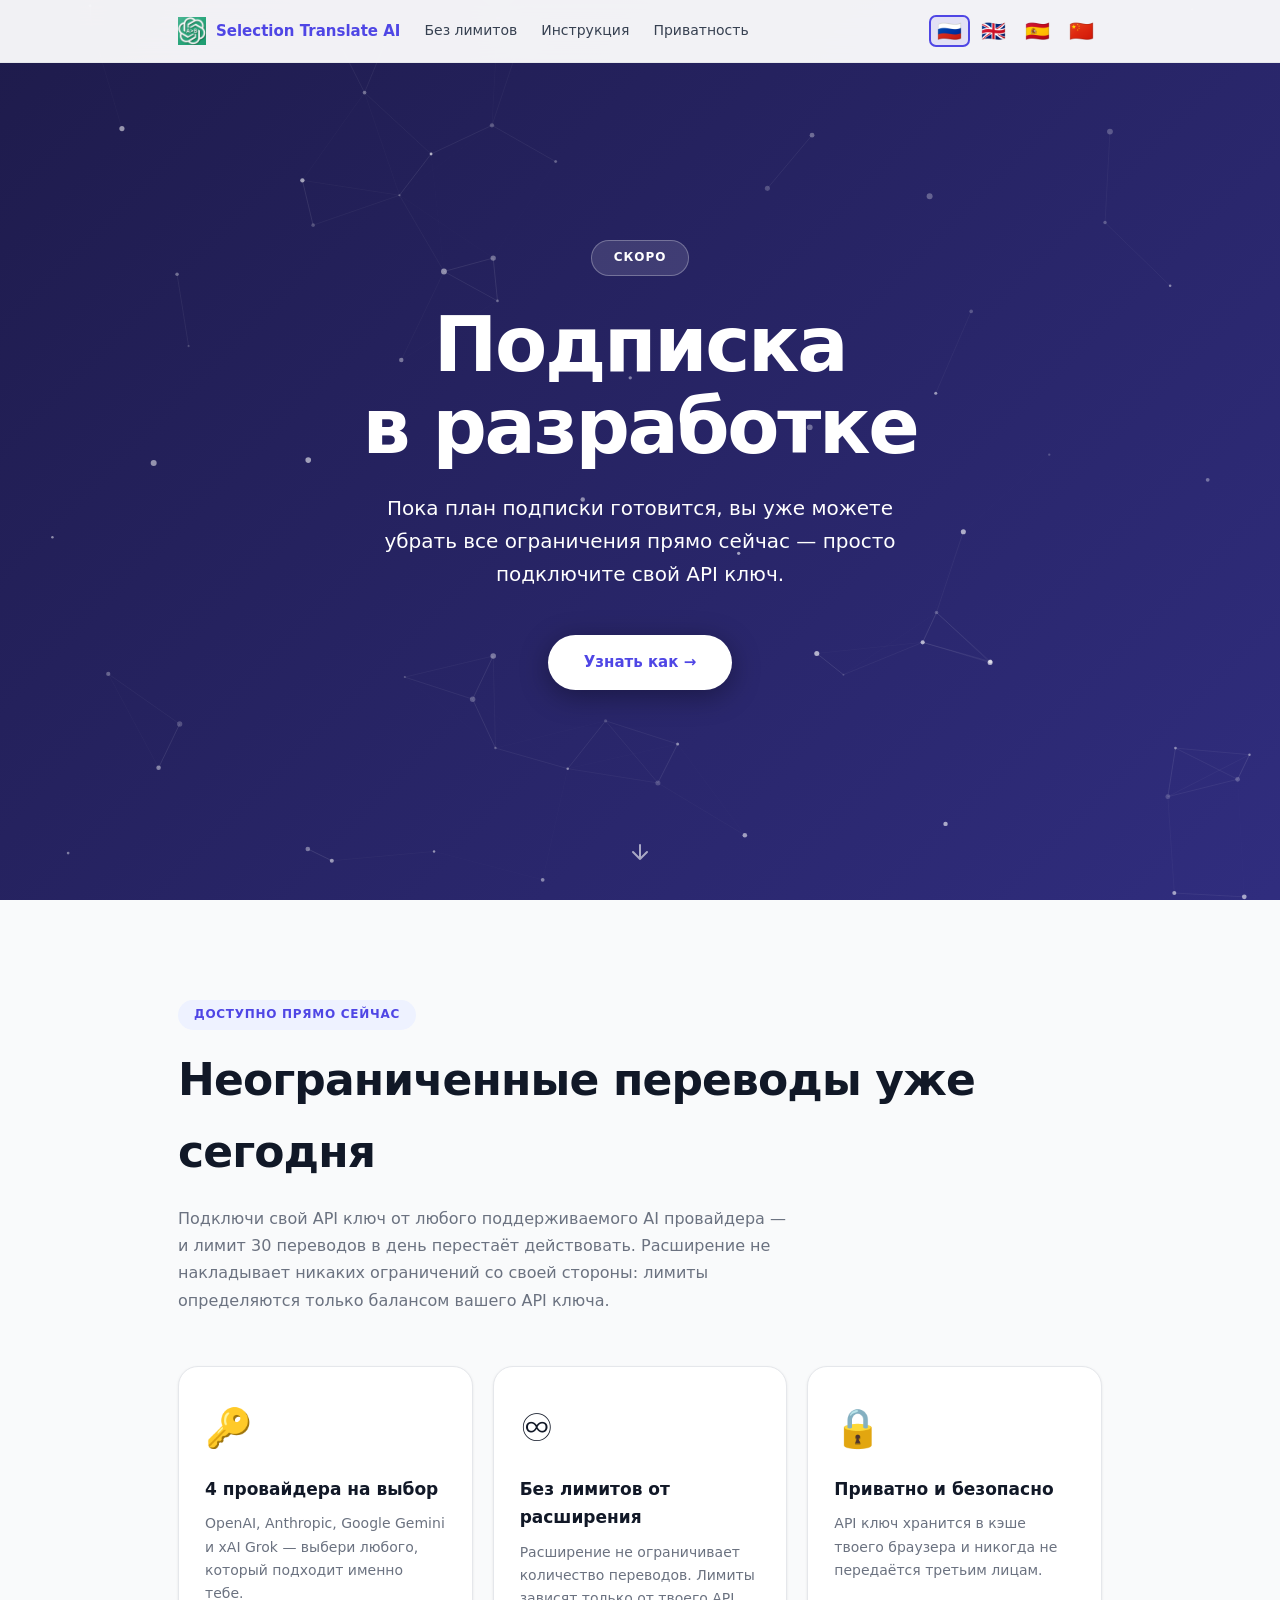
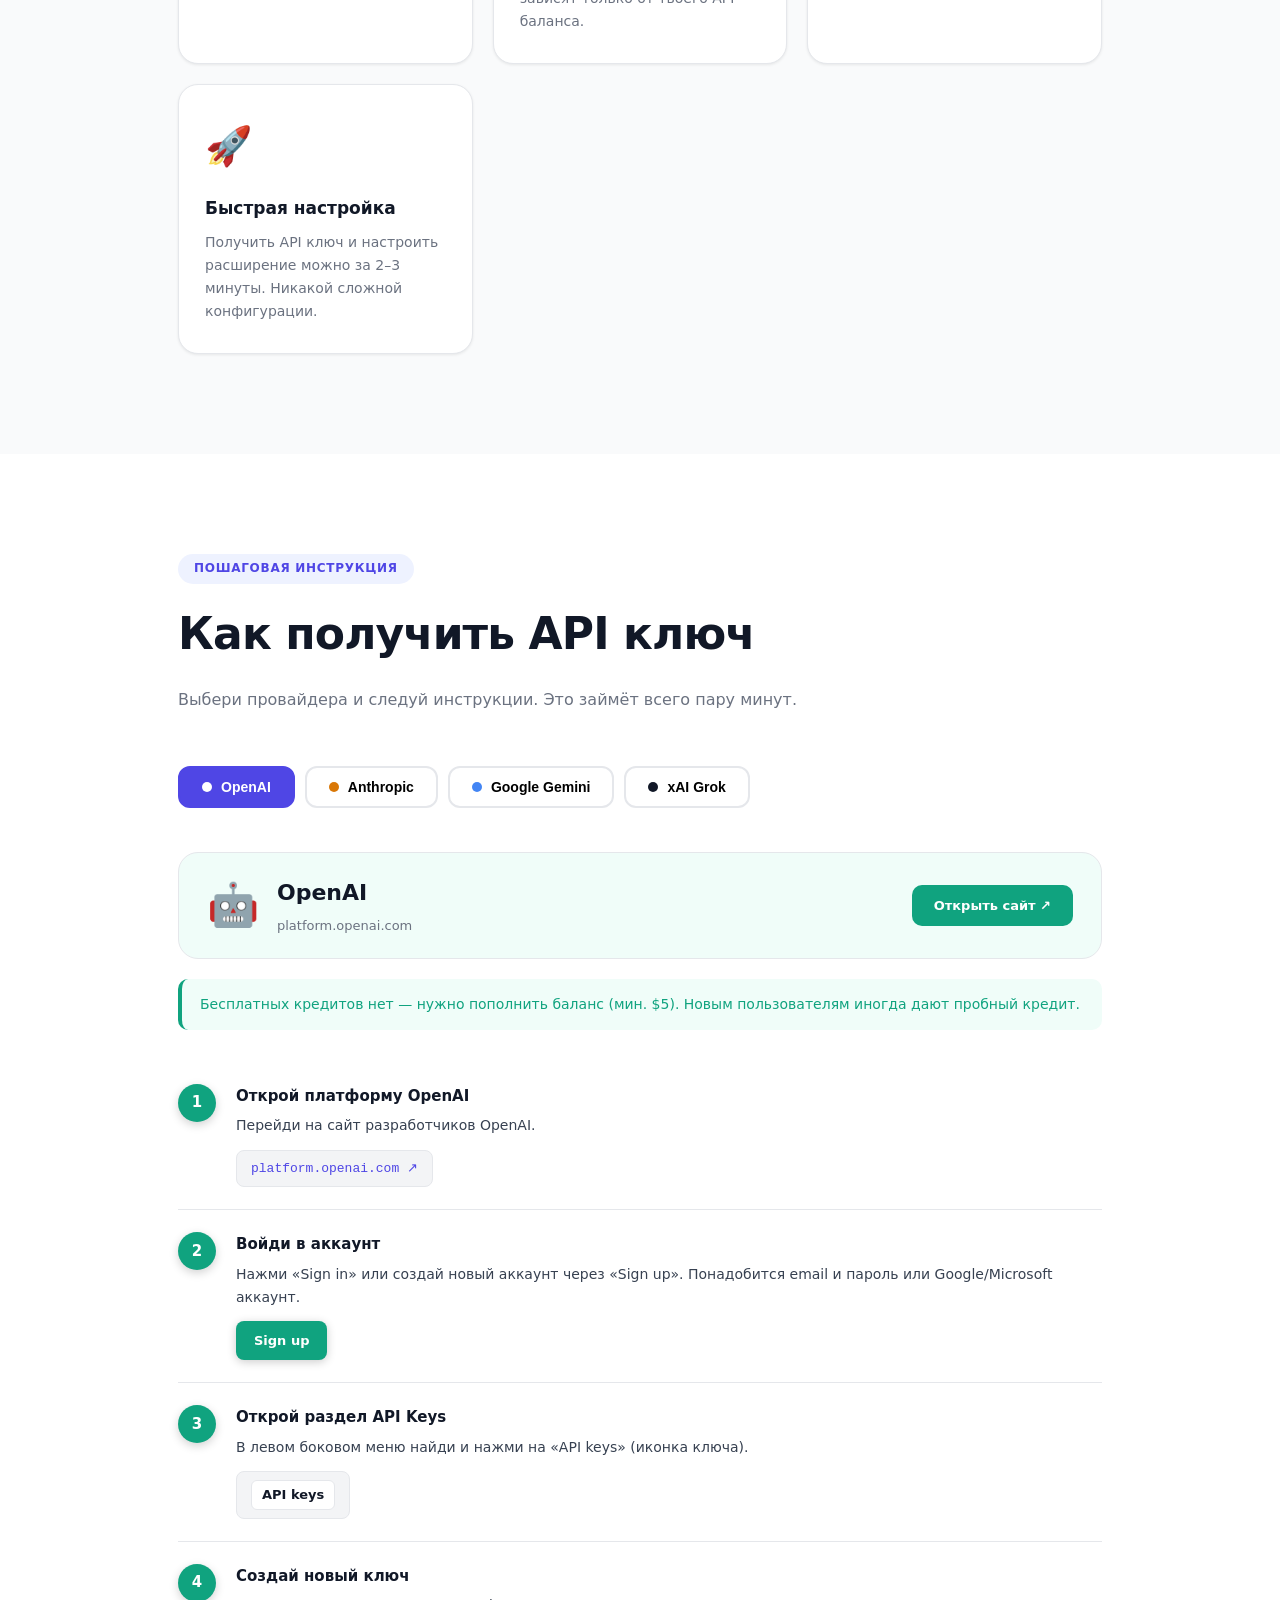
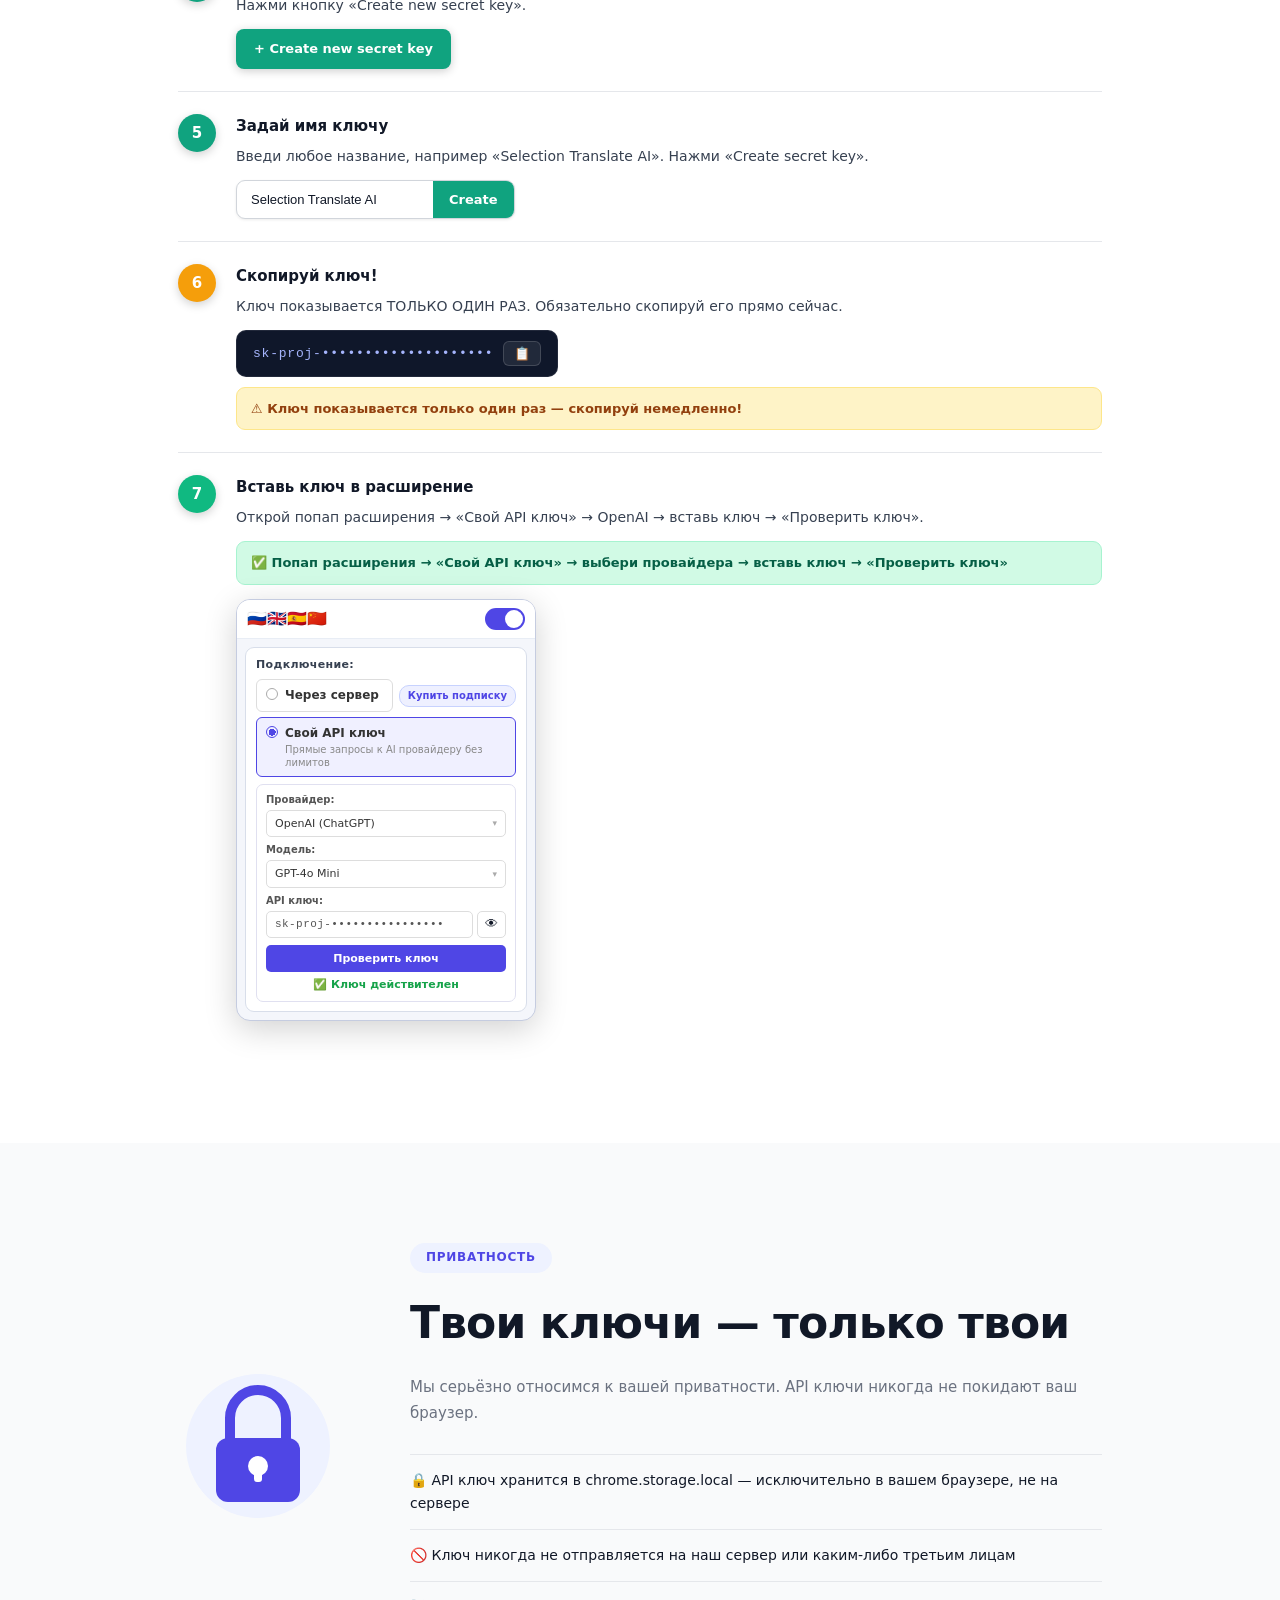
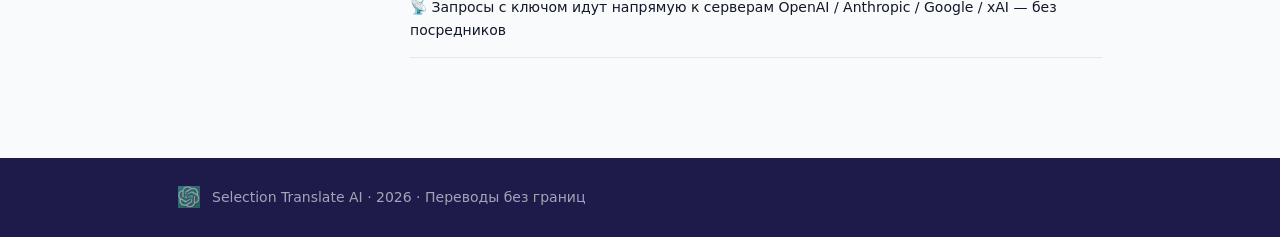
==== index.html @ 3a971d7e "Add files via upload" ====
<!DOCTYPE html>
<html lang="ru" data-lang="ru">
<head>
  <meta charset="UTF-8">
  <meta name="viewport" content="width=device-width, initial-scale=1.0">
  <title>Selection Translate AI – API Guide</title>
  <link rel="icon" href="icon128.png">
  <link rel="stylesheet" href="style.css">
</head>
<body>

  <!-- ══ Nav ══════════════════════════════════════════════════ -->
  <nav class="nav" id="nav">
    <div class="nav-inner">
      <a href="#top" class="nav-logo">
        <img src="icon128.png" alt="Selection Translate AI" width="28" height="28">
        <span>Selection Translate AI</span>
      </a>
      <div class="nav-links">
        <a href="#alternative" data-i18n="nav_alt"></a>
        <a href="#guide" data-i18n="nav_guide"></a>
        <a href="#privacy" data-i18n="nav_privacy"></a>
      </div>
      <div class="lang-switch">
        <button class="lang-btn active" data-lang="ru" title="Русский">&#127479;&#127482;</button>
        <button class="lang-btn" data-lang="en" title="English">&#127468;&#127463;</button>
        <button class="lang-btn" data-lang="es" title="Español">&#127466;&#127480;</button>
        <button class="lang-btn" data-lang="zh" title="中文">&#127464;&#127475;</button>
      </div>
    </div>
  </nav>

  <!-- ══ Hero ═════════════════════════════════════════════════ -->
  <section class="hero" id="top">
    <canvas id="hero-canvas"></canvas>
    <div class="hero-content container">
      <div class="hero-badge-wrap">
        <span class="hero-badge" data-i18n="badge"></span>
      </div>
      <h1 class="hero-title" data-i18n="hero_title"></h1>
      <p class="hero-sub" data-i18n="hero_sub"></p>
      <a href="#guide" class="hero-cta" data-i18n="hero_cta"></a>
    </div>
    <div class="hero-scroll">
      <svg width="24" height="24" viewBox="0 0 24 24" fill="none">
        <path d="M12 5v14M5 12l7 7 7-7" stroke="rgba(255,255,255,0.6)" stroke-width="2"
          stroke-linecap="round" stroke-linejoin="round"/>
      </svg>
    </div>
  </section>

  <!-- ══ Alternative ══════════════════════════════════════════ -->
  <section class="alt-section" id="alternative">
    <div class="container">
      <div class="section-tag reveal" data-i18n="alt_tag"></div>
      <h2 class="section-title reveal" data-i18n="alt_title"></h2>
      <p class="section-sub reveal" data-i18n="alt_sub"></p>
      <div class="features-grid">
        <div class="feature-card reveal">
          <div class="feature-icon">&#128273;</div>
          <h3 data-i18n="feat1_title"></h3>
          <p data-i18n="feat1_text"></p>
        </div>
        <div class="feature-card reveal">
          <div class="feature-icon">&#9854;&#65039;</div>
          <h3 data-i18n="feat2_title"></h3>
          <p data-i18n="feat2_text"></p>
        </div>
        <div class="feature-card reveal">
          <div class="feature-icon">&#128274;</div>
          <h3 data-i18n="feat3_title"></h3>
          <p data-i18n="feat3_text"></p>
        </div>
        <div class="feature-card reveal">
          <div class="feature-icon">&#128640;</div>
          <h3 data-i18n="feat4_title"></h3>
          <p data-i18n="feat4_text"></p>
        </div>
      </div>
    </div>
  </section>

  <!-- ══ Guide ════════════════════════════════════════════════ -->
  <section class="guide-section" id="guide">
    <div class="container">
      <div class="section-tag reveal" data-i18n="guide_tag"></div>
      <h2 class="section-title reveal" data-i18n="guide_title"></h2>
      <p class="section-sub reveal" data-i18n="guide_sub"></p>

      <div class="provider-tabs reveal" id="provider-tabs">
        <button class="provider-tab active" data-provider="openai">
          <span class="ptab-dot" style="background:#10a37f"></span>
          <span>OpenAI</span>
        </button>
        <button class="provider-tab" data-provider="anthropic">
          <span class="ptab-dot" style="background:#d97706"></span>
          <span>Anthropic</span>
        </button>
        <button class="provider-tab" data-provider="google">
          <span class="ptab-dot" style="background:#4285F4"></span>
          <span>Google Gemini</span>
        </button>
        <button class="provider-tab" data-provider="xai">
          <span class="ptab-dot" style="background:#111827"></span>
          <span>xAI Grok</span>
        </button>
      </div>

      <div id="guide-content" class="guide-content"></div>
    </div>
  </section>

  <!-- ══ Privacy ══════════════════════════════════════════════ -->
  <section class="privacy-section" id="privacy">
    <div class="container">
      <div class="privacy-inner">
        <div class="privacy-visual">
          <svg class="lock-svg" width="160" height="160" viewBox="0 0 160 160" fill="none">
            <circle class="lock-bg" cx="80" cy="80" r="72" fill="#EEF2FF"/>
            <path class="lock-shackle" d="M52 76V52C52 36.5 64.5 24 80 24C95.5 24 108 36.5 108 52V76"
              stroke="#4F46E5" stroke-width="10" stroke-linecap="round"/>
            <rect class="lock-body" x="38" y="72" width="84" height="64" rx="12" fill="#4F46E5"/>
            <circle class="lock-hole" cx="80" cy="100" r="10" fill="white"/>
            <rect class="lock-bar" x="76" y="100" width="8" height="16" rx="3" fill="white"/>
          </svg>
        </div>
        <div class="privacy-text-wrap">
          <div class="section-tag" data-i18n="privacy_tag"></div>
          <h2 class="section-title" data-i18n="privacy_title"></h2>
          <p data-i18n="privacy_text"></p>
          <ul class="privacy-list">
            <li data-i18n="privacy_li1"></li>
            <li data-i18n="privacy_li2"></li>
            <li data-i18n="privacy_li3"></li>
          </ul>
        </div>
      </div>
    </div>
  </section>

  <!-- ══ Footer ═══════════════════════════════════════════════ -->
  <footer class="footer">
    <div class="container footer-inner">
      <img src="icon128.png" alt="" width="22" height="22">
      <span data-i18n="footer"></span>
    </div>
  </footer>

  <script src="script.js"></script>
</body>
</html>
---- style.css ----
/* ══════════════════════════════════════════════════════════
   Selection Translate AI — Subscription page styles
   ══════════════════════════════════════════════════════════ */

:root {
  --brand:       #4F46E5;
  --brand-dark:  #3730A3;
  --brand-light: #EEF2FF;
  --text:        #111827;
  --text-2:      #374151;
  --text-muted:  #6B7280;
  --border:      #E5E7EB;
  --bg:          #F9FAFB;
  --white:       #FFFFFF;
  --shadow-sm:   0 1px 3px rgba(0,0,0,0.08);
  --shadow:      0 4px 16px rgba(0,0,0,0.10);
  --shadow-lg:   0 12px 40px rgba(0,0,0,0.14);
  --radius:      12px;
  --radius-lg:   20px;
  --ease:        0.25s ease;
}

*, *::before, *::after { box-sizing: border-box; margin: 0; padding: 0; }
html { scroll-behavior: smooth; }
body {
  font: 15px/1.65 system-ui, -apple-system, Segoe UI, Roboto, Arial;
  color: var(--text);
  background: var(--white);
}
a { text-decoration: none; color: inherit; }
ul { list-style: none; }
img { display: block; }
.container { max-width: 980px; margin: 0 auto; padding: 0 28px; }

/* ══ Nav ═══════════════════════════════════════════════════ */
.nav {
  position: fixed; top: 0; left: 0; right: 0; z-index: 100;
  background: rgba(255,255,255,0.94);
  backdrop-filter: blur(14px);
  border-bottom: 1px solid var(--border);
  transition: box-shadow var(--ease);
}
.nav.scrolled { box-shadow: var(--shadow); }
.nav-inner {
  max-width: 980px; margin: 0 auto; padding: 0 28px;
  height: 62px; display: flex; align-items: center; gap: 24px;
}
.nav-logo {
  display: flex; align-items: center; gap: 10px;
  font-weight: 700; font-size: 15px; color: var(--brand);
  flex-shrink: 0;
}
.nav-links {
  display: flex; gap: 24px; margin-right: auto;
}
.nav-links a {
  font-size: 14px; color: var(--text-2);
  transition: color var(--ease);
}
.nav-links a:hover { color: var(--brand); }
.lang-switch { display: flex; gap: 3px; }
.lang-btn {
  font-size: 20px; padding: 4px 6px;
  border: 2px solid transparent; border-radius: 7px;
  background: none; cursor: pointer;
  transition: border-color var(--ease), background var(--ease), transform 0.15s;
  line-height: 1;
}
.lang-btn:hover { background: rgba(79,70,229,0.08); transform: scale(1.12); }
.lang-btn.active { border-color: var(--brand); background: rgba(79,70,229,0.1); }

/* ══ Hero ══════════════════════════════════════════════════ */
.hero {
  position: relative;
  min-height: 100vh;
  display: flex; align-items: center; justify-content: center;
  overflow: hidden;
  background: linear-gradient(135deg, #1e1b4b 0%, #312e81 35%, #4c1d95 65%, #1e1b4b 100%);
  background-size: 300% 300%;
  animation: gradientShift 14s ease infinite;
}
@keyframes gradientShift {
  0%, 100% { background-position: 0% 50%; }
  50%       { background-position: 100% 50%; }
}

#hero-canvas {
  position: absolute; inset: 0; width: 100%; height: 100%;
  pointer-events: none;
}

.hero-content {
  position: relative; z-index: 2;
  text-align: center; color: white;
  padding: 110px 28px 80px;
}
.hero-badge-wrap { margin-bottom: 28px; }
.hero-badge {
  display: inline-block;
  padding: 7px 22px; border-radius: 100px;
  background: rgba(255,255,255,0.12);
  border: 1px solid rgba(255,255,255,0.28);
  font-size: 12px; font-weight: 700;
  letter-spacing: 0.08em; text-transform: uppercase;
  animation: badgePulse 3.5s ease-in-out infinite;
}
@keyframes badgePulse {
  0%, 100% { box-shadow: 0 0 0 0 rgba(255,255,255,0.2); }
  50%       { box-shadow: 0 0 0 12px rgba(255,255,255,0); }
}
.hero-title {
  font-size: clamp(38px, 7vw, 76px);
  font-weight: 800; line-height: 1.08;
  letter-spacing: -0.03em; margin-bottom: 24px;
  animation: fadeUp 0.8s ease both;
}
.hero-sub {
  font-size: clamp(16px, 2.2vw, 20px);
  opacity: 0.82; max-width: 560px; margin: 0 auto 44px;
  animation: fadeUp 0.8s 0.15s ease both;
}
.hero-cta {
  display: inline-flex; align-items: center;
  padding: 15px 36px; border-radius: 100px;
  background: white; color: var(--brand);
  font-weight: 700; font-size: 15px;
  box-shadow: 0 6px 28px rgba(0,0,0,0.35);
  transition: transform var(--ease), box-shadow var(--ease);
  animation: fadeUp 0.8s 0.28s ease both;
}
.hero-cta:hover {
  transform: translateY(-3px);
  box-shadow: 0 10px 36px rgba(0,0,0,0.45);
}
@keyframes fadeUp {
  from { opacity: 0; transform: translateY(24px); }
  to   { opacity: 1; transform: none; }
}
.hero-scroll {
  position: absolute; bottom: 28px; left: 50%;
  transform: translateX(-50%);
  animation: bounce 2.2s ease-in-out infinite;
}
@keyframes bounce {
  0%, 100% { transform: translateX(-50%) translateY(0); opacity: 0.6; }
  50%       { transform: translateX(-50%) translateY(10px); opacity: 1; }
}

/* ══ Section helpers ════════════════════════════════════════ */
.section-tag {
  display: inline-block; margin-bottom: 14px;
  padding: 5px 16px; border-radius: 100px;
  background: var(--brand-light); color: var(--brand);
  font-size: 12px; font-weight: 700; letter-spacing: 0.06em; text-transform: uppercase;
}
.section-title {
  font-size: clamp(26px, 4vw, 44px);
  font-weight: 800; letter-spacing: -0.02em; margin-bottom: 16px;
}
.section-sub {
  font-size: 16px; color: var(--text-muted);
  max-width: 620px; margin-bottom: 52px; line-height: 1.7;
}

/* ══ Alternative section ════════════════════════════════════ */
.alt-section { padding: 100px 0; background: var(--bg); }

.features-grid {
  display: grid;
  grid-template-columns: repeat(auto-fit, minmax(220px, 1fr));
  gap: 20px;
}
.feature-card {
  background: white; border: 1px solid var(--border);
  border-radius: var(--radius-lg); padding: 30px 26px;
  box-shadow: var(--shadow-sm);
  transition: transform var(--ease), box-shadow var(--ease), border-color var(--ease);
}
.feature-card:hover {
  transform: translateY(-5px);
  box-shadow: var(--shadow-lg);
  border-color: var(--brand-light);
}
.feature-icon { font-size: 38px; margin-bottom: 16px; }
.feature-card h3 { font-size: 17px; font-weight: 700; margin-bottom: 9px; }
.feature-card p  { font-size: 14px; color: var(--text-muted); line-height: 1.65; }

/* ══ Guide section ══════════════════════════════════════════ */
.guide-section { padding: 100px 0; background: white; }

.provider-tabs {
  display: flex; gap: 10px; flex-wrap: wrap; margin-bottom: 44px;
}
.provider-tab {
  display: flex; align-items: center; gap: 9px;
  padding: 11px 22px; border-radius: var(--radius);
  border: 2px solid var(--border); background: white;
  font-size: 14px; font-weight: 600; cursor: pointer;
  transition: all var(--ease);
}
.provider-tab:hover { border-color: var(--brand); color: var(--brand); background: var(--brand-light); }
.provider-tab.active { border-color: var(--brand); background: var(--brand); color: white; }
.ptab-dot {
  width: 10px; height: 10px; border-radius: 50%; flex-shrink: 0;
}
.provider-tab.active .ptab-dot { background: white !important; }

.guide-content { transition: opacity 0.22s, transform 0.22s; }
.guide-content.fading { opacity: 0; transform: translateY(10px); }

/* Provider header card */
.provider-header {
  display: flex; align-items: center; gap: 18px;
  padding: 22px 28px; border-radius: var(--radius-lg);
  margin-bottom: 20px;
  border: 1px solid var(--border);
}
.provider-header-emoji { font-size: 42px; line-height: 1; flex-shrink: 0; }
.provider-header-info h3 { font-size: 22px; font-weight: 800; margin-bottom: 4px; }
.provider-header-info p  { font-size: 13px; color: var(--text-muted); }
.provider-header-link {
  margin-left: auto; flex-shrink: 0;
  padding: 10px 22px; border-radius: 10px;
  color: white; font-size: 13px; font-weight: 700;
  transition: opacity var(--ease), transform var(--ease);
  white-space: nowrap;
}
.provider-header-link:hover { opacity: 0.82; transform: translateY(-2px); }

/* Free note */
.free-note {
  padding: 14px 18px; border-radius: 10px;
  border-left: 4px solid; margin-bottom: 32px;
  font-size: 14px; line-height: 1.6;
}

/* Steps */
.steps-list { display: flex; flex-direction: column; }
.step {
  display: flex; gap: 20px; align-items: flex-start;
  padding: 22px 0;
  border-bottom: 1px solid var(--border);
  opacity: 0; transform: translateX(-12px);
  transition: opacity 0.4s ease, transform 0.4s ease;
}
.step:last-child { border-bottom: none; }
.step.visible { opacity: 1; transform: none; }

.step-num {
  flex-shrink: 0; width: 38px; height: 38px;
  border-radius: 50%;
  display: flex; align-items: center; justify-content: center;
  color: white; font-size: 15px; font-weight: 700;
  box-shadow: 0 3px 10px rgba(0,0,0,0.18);
  background: var(--step-color, var(--brand));
}
.step.step-warning .step-num { background: #f59e0b; }
.step.step-final   .step-num { background: #10b981; }

.step-content { flex: 1; }
.step-title {
  font-size: 15px; font-weight: 700; margin-bottom: 6px; color: var(--text);
}
.step-desc {
  font-size: 14px; color: var(--text-2); line-height: 1.65; margin-bottom: 12px;
}

/* Step UI mockups */
.step-ui { margin-top: 2px; }

.step-url-link {
  display: inline-flex; align-items: center; gap: 6px;
  padding: 7px 14px; border-radius: 8px;
  background: #f3f4f6; border: 1px solid #e5e7eb;
  font-size: 13px; font-family: monospace; color: var(--brand);
  transition: background var(--ease);
}
.step-url-link:hover { background: var(--brand-light); }

.step-ui-button {
  display: inline-flex; align-items: center;
  padding: 9px 18px; border-radius: 8px;
  color: white; font-size: 13px; font-weight: 600;
  box-shadow: 0 2px 10px rgba(0,0,0,0.2);
  cursor: default; user-select: none;
  animation: buttonGlow 2.5s ease-in-out infinite;
}
@keyframes buttonGlow {
  0%, 100% { box-shadow: 0 2px 10px rgba(0,0,0,0.2); }
  50%       { box-shadow: 0 4px 20px rgba(0,0,0,0.35); }
}

.step-ui-path {
  display: inline-flex; align-items: center; gap: 6px;
  padding: 8px 14px; border-radius: 8px;
  background: #f3f4f6; border: 1px solid #e5e7eb;
  font-size: 13px;
}
.step-ui-path span {
  padding: 3px 10px; background: white; border: 1px solid #e5e7eb;
  border-radius: 6px; font-weight: 600; color: var(--text);
}
.step-ui-path-arrow { color: var(--text-muted); font-size: 12px; }

.step-ui-input {
  display: flex; width: fit-content;
  border: 1.5px solid #d1d5db; border-radius: 9px;
  overflow: hidden; background: white; box-shadow: var(--shadow-sm);
}
.step-ui-input input {
  padding: 8px 14px; border: none; outline: none;
  font-size: 13px; background: transparent; color: var(--text);
  min-width: 180px;
}
.step-ui-create-btn {
  padding: 8px 16px; color: white;
  font-size: 13px; font-weight: 600; cursor: default; white-space: nowrap;
}

.step-ui-key {
  display: flex; align-items: center; gap: 10px;
  padding: 10px 16px; border-radius: 10px;
  background: #0f172a; border: 1px solid rgba(255,255,255,0.08);
  width: fit-content;
}
.step-ui-key code {
  font-family: monospace; font-size: 13px;
  color: #a5b4fc; letter-spacing: 0.06em;
}
.step-ui-copy-btn {
  background: rgba(255,255,255,0.08); border: 1px solid rgba(255,255,255,0.15);
  border-radius: 6px; padding: 4px 10px; font-size: 13px; cursor: pointer;
  transition: background var(--ease);
}
.step-ui-copy-btn:hover { background: rgba(255,255,255,0.16); }

.step-warning-badge {
  margin-top: 10px; padding: 10px 14px; border-radius: 9px;
  background: #fef3c7; color: #92400e;
  font-size: 13px; font-weight: 600;
  border: 1px solid #fde68a;
}
.step-final-badge {
  margin-top: 10px; padding: 10px 14px; border-radius: 9px;
  background: #d1fae5; color: #065f46;
  font-size: 13px; font-weight: 600;
  border: 1px solid #a7f3d0;
}

/* ══ Extension popup mockup (final step) ══════════════════ */
.popup-mockup {
  margin-top: 14px;
  width: 300px; max-width: 100%;
  border-radius: 14px; overflow: hidden;
  border: 1px solid #c5cce0;
  box-shadow: 0 8px 32px rgba(0,0,0,0.18);
  font-size: 12px; line-height: 1.4;
  font-family: system-ui, -apple-system, sans-serif;
  /* browser chrome effect */
  background: #f4f6fb;
}

/* top bar: flags + toggle */
.pm-topbar {
  display: flex; align-items: center; justify-content: space-between;
  padding: 8px 10px;
  background: white; border-bottom: 1px solid #e8edf5;
}
.pm-flags { display: flex; gap: 1px; font-size: 16px; line-height: 1; }
.pm-toggle-wrap { display: flex; align-items: center; }
.pm-toggle {
  width: 40px; height: 22px; border-radius: 11px;
  background: var(--brand); position: relative; flex-shrink: 0;
}
.pm-toggle::after {
  content: ""; position: absolute; right: 2px; top: 2px;
  width: 18px; height: 18px; border-radius: 50%; background: white;
}

/* body */
.pm-body { padding: 8px; }

/* card like .section-card */
.pm-card {
  background: white; border: 1px solid #d8deea;
  border-radius: 9px; padding: 9px 10px;
}
.pm-section-label {
  font-size: 11px; font-weight: 700; letter-spacing: 0.03em;
  color: #374151; margin-bottom: 7px;
}

/* server row: radio + subscribe chip */
.pm-server-row {
  display: flex; align-items: center; gap: 6px; margin-bottom: 5px;
}
.pm-server-row .pm-radio-opt { flex: 1; margin-bottom: 0; }

/* radio option */
.pm-radio-opt {
  display: flex; align-items: flex-start; gap: 7px;
  padding: 7px 9px; border-radius: 6px;
  border: 1px solid #ddd; background: white;
  margin-bottom: 5px; cursor: default;
}
.pm-radio-opt.pm-active {
  border-color: var(--brand); background: #f0f0ff;
}
.pm-radio-circle {
  width: 12px; height: 12px; border-radius: 50%;
  border: 1.5px solid #aaa; flex-shrink: 0; margin-top: 1px;
}
.pm-radio-circle.pm-radio-filled {
  border-color: var(--brand);
  background: radial-gradient(circle, var(--brand) 50%, transparent 50%);
}
.pm-opt-text { display: flex; flex-direction: column; gap: 1px; }
.pm-opt-title { font-weight: 600; font-size: 12px; color: #333; }
.pm-opt-hint  { font-size: 10px; color: #888; line-height: 1.3; }

/* subscribe chip */
.pm-subscribe-chip {
  flex-shrink: 0;
  padding: 3px 8px; border-radius: 10px;
  font-size: 10px; font-weight: 600;
  color: var(--brand); background: #eef0ff;
  border: 1px solid #c7d2fe; white-space: nowrap;
}

/* own-key panel */
.pm-own-panel {
  margin-top: 7px; padding: 8px 9px;
  background: white; border: 1px solid #e0e0f0;
  border-radius: 7px;
}
.pm-field { margin-bottom: 6px; }
.pm-field:last-child { margin-bottom: 0; }
.pm-field-label {
  font-size: 10px; font-weight: 600; color: #555; margin-bottom: 3px;
}
.pm-select-mock {
  display: flex; justify-content: space-between; align-items: center;
  padding: 5px 8px; border: 1px solid #ddd; border-radius: 5px;
  background: white; font-size: 11px; color: #333;
}
.pm-caret { color: #aaa; font-size: 9px; }

/* key input row */
.pm-key-row {
  display: flex; gap: 4px; align-items: stretch;
}
.pm-key-input {
  flex: 1; padding: 5px 8px; border: 1px solid #ddd; border-radius: 5px;
  background: white; font-size: 11px; color: #555;
  font-family: monospace; letter-spacing: 0.04em;
  overflow: hidden; text-overflow: ellipsis; white-space: nowrap;
}
.pm-eye-btn {
  padding: 0 7px; border: 1px solid #ddd; border-radius: 5px;
  background: white; font-size: 13px; display: flex; align-items: center;
}

/* check button */
.pm-check-btn {
  width: 100%; margin-top: 7px; padding: 6px;
  background: var(--brand); color: white; border: none;
  border-radius: 5px; font-size: 11px; font-weight: 600;
  cursor: default; text-align: center;
}

/* key status */
.pm-key-status {
  margin-top: 5px; font-size: 11px;
  color: #16a34a; font-weight: 600; text-align: center;
}

/* ══ Privacy section ════════════════════════════════════════ */
.privacy-section { padding: 100px 0; background: var(--bg); }
.privacy-inner {
  display: flex; align-items: center; gap: 72px; flex-wrap: wrap;
}
.privacy-visual { flex-shrink: 0; }

/* SVG Lock animation */
.lock-shackle {
  stroke-dasharray: 180; stroke-dashoffset: 180;
  transition: stroke-dashoffset 1.4s cubic-bezier(0.4, 0, 0.2, 1);
}
.lock-bg {
  opacity: 0; transform: scale(0.7); transform-origin: 80px 80px;
  transition: opacity 0.5s ease, transform 0.6s cubic-bezier(0.34, 1.56, 0.64, 1);
}
.lock-body {
  opacity: 0; transform: translateY(14px);
  transition: opacity 0.55s 0.9s ease, transform 0.55s 0.9s ease;
}
.lock-hole, .lock-bar {
  opacity: 0;
  transition: opacity 0.4s 1.3s ease;
}
.privacy-section.lock-revealed .lock-shackle { stroke-dashoffset: 0; }
.privacy-section.lock-revealed .lock-bg { opacity: 1; transform: scale(1); }
.privacy-section.lock-revealed .lock-body { opacity: 1; transform: translateY(0); }
.privacy-section.lock-revealed .lock-hole,
.privacy-section.lock-revealed .lock-bar { opacity: 1; }

.privacy-text-wrap { flex: 1; min-width: 280px; }
.privacy-text-wrap > p {
  font-size: 15px; color: var(--text-muted); margin-bottom: 28px; line-height: 1.7;
}
.privacy-list li {
  display: flex; align-items: flex-start; gap: 12px;
  padding: 14px 0; border-bottom: 1px solid var(--border);
  font-size: 14px; line-height: 1.65;
}
.privacy-list li:first-child { border-top: 1px solid var(--border); }
.privacy-list li::before { content: ""; display: none; }

/* ══ Footer ═════════════════════════════════════════════════ */
.footer { padding: 28px 0; background: #1e1b4b; }
.footer-inner {
  display: flex; align-items: center; gap: 12px;
  font-size: 14px; color: rgba(255,255,255,0.6);
}
.footer-inner img { opacity: 0.6; }

/* ══ Scroll reveal ══════════════════════════════════════════ */
.reveal {
  opacity: 0; transform: translateY(28px);
  transition: opacity 0.65s ease, transform 0.65s ease;
}
.reveal.revealed { opacity: 1; transform: none; }

/* ══ Responsive ═════════════════════════════════════════════ */
@media (max-width: 700px) {
  .nav-links { display: none; }
  .features-grid { grid-template-columns: 1fr; }
  .provider-tabs { gap: 7px; }
  .provider-tab { padding: 9px 14px; font-size: 13px; }
  .provider-header { flex-wrap: wrap; gap: 12px; }
  .provider-header-link { margin-left: 0; }
  .privacy-inner { flex-direction: column; gap: 36px; }
  .privacy-visual { align-self: center; }
  .popup-mockup { width: 100%; }
  .step { gap: 14px; }
  .step-ui-input { width: 100%; }
  .step-ui-input input { min-width: 0; flex: 1; }
}
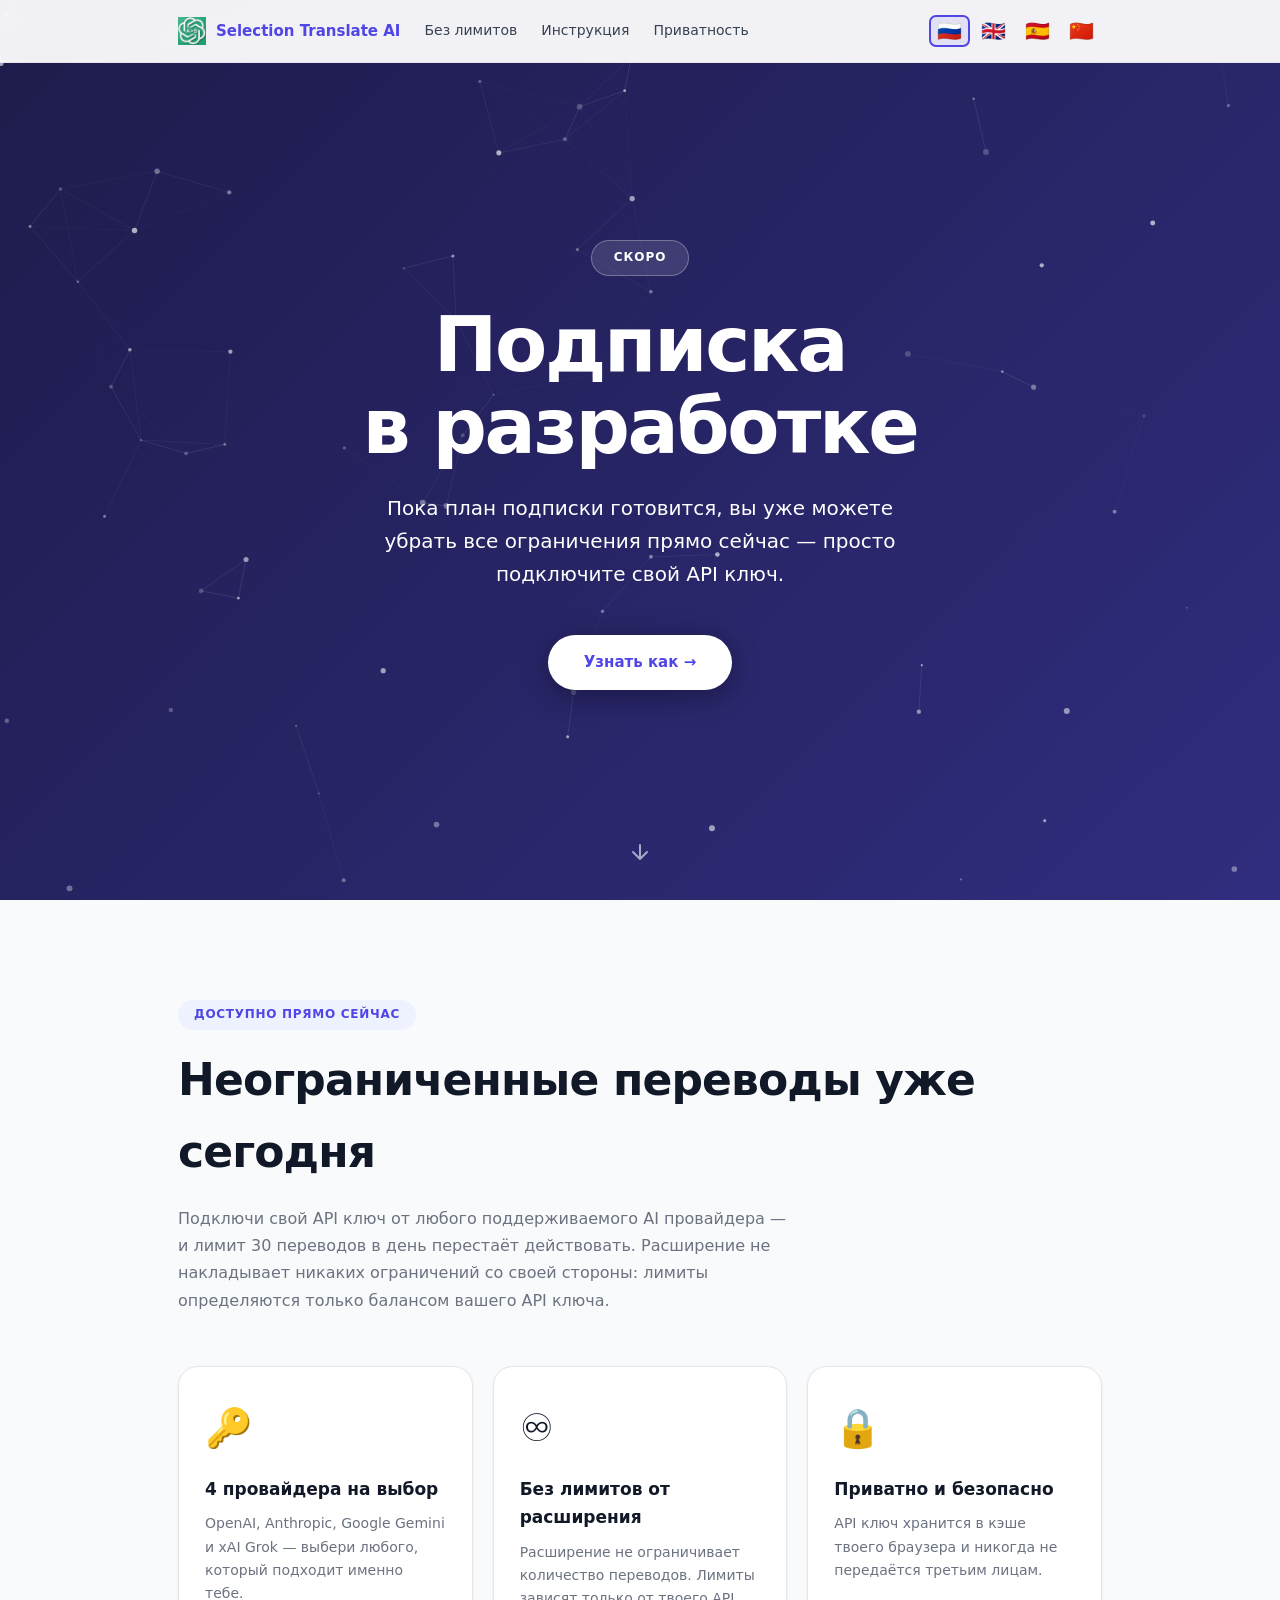
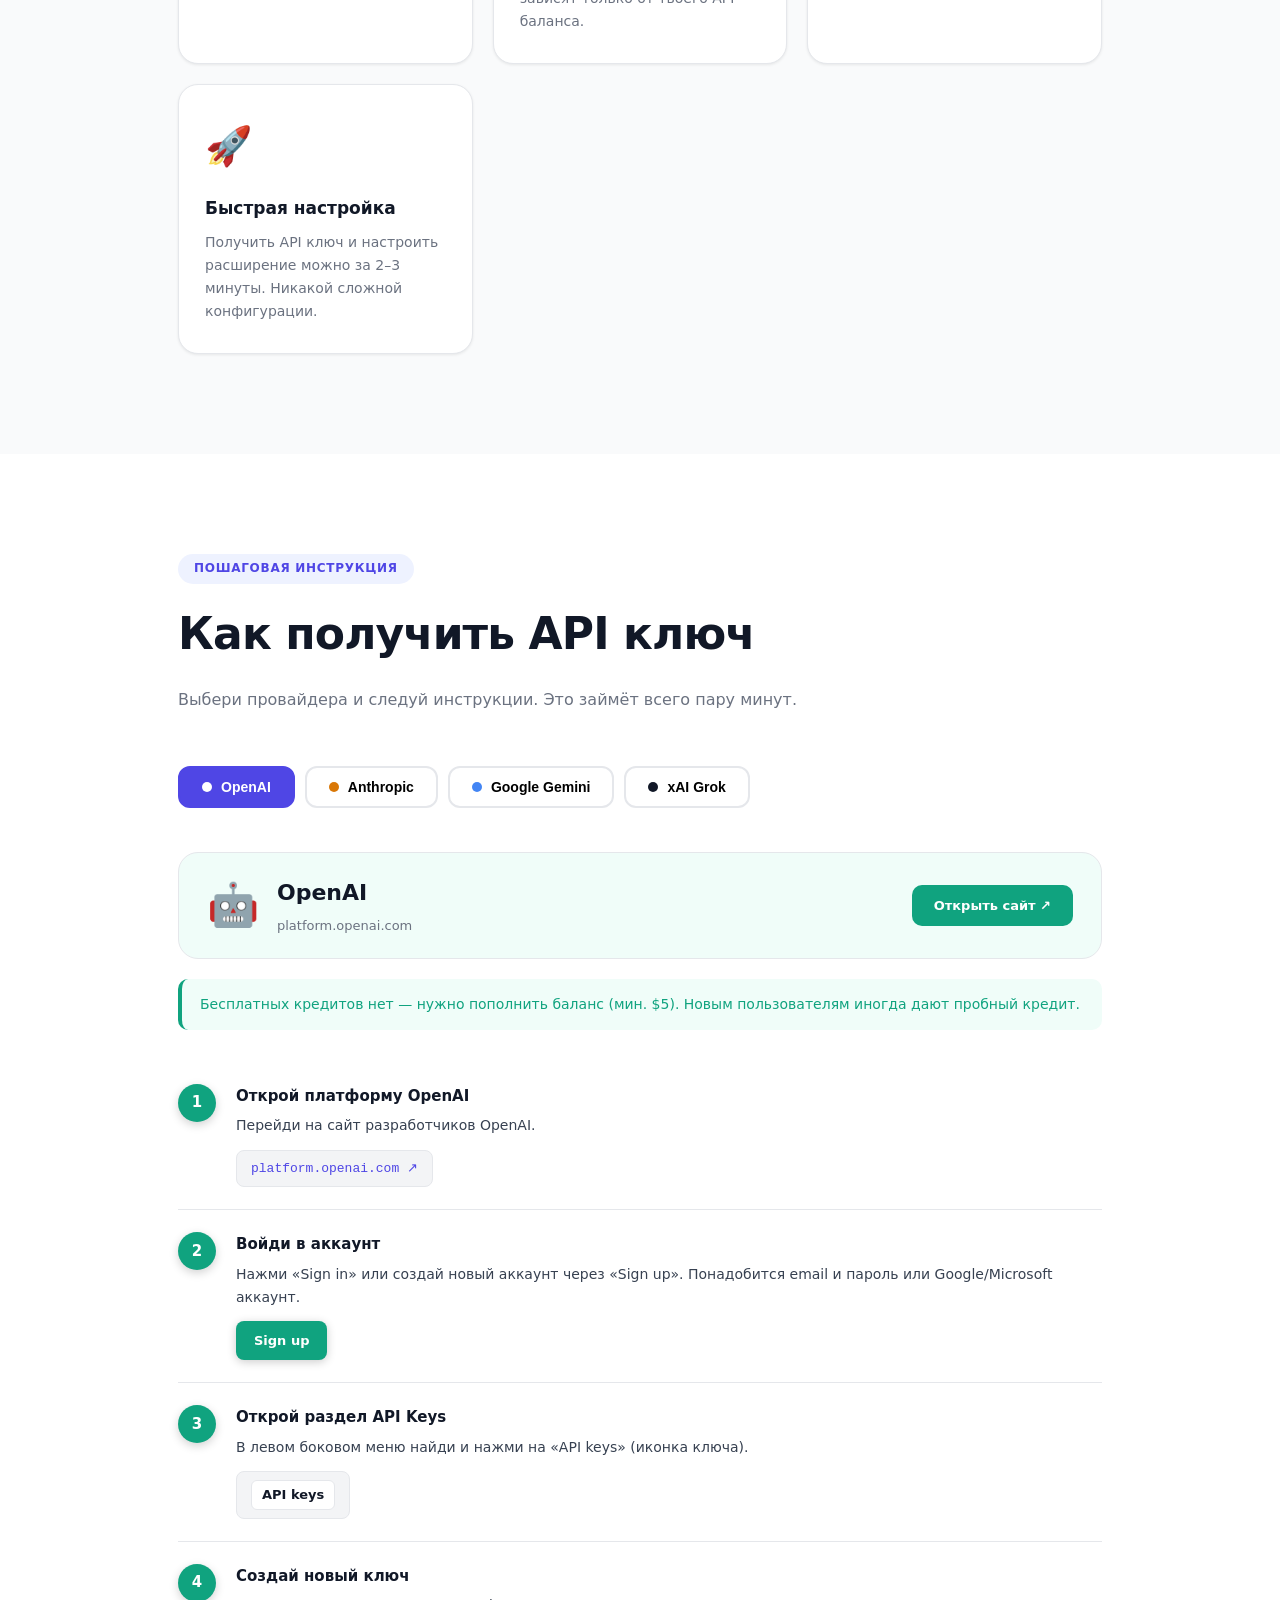
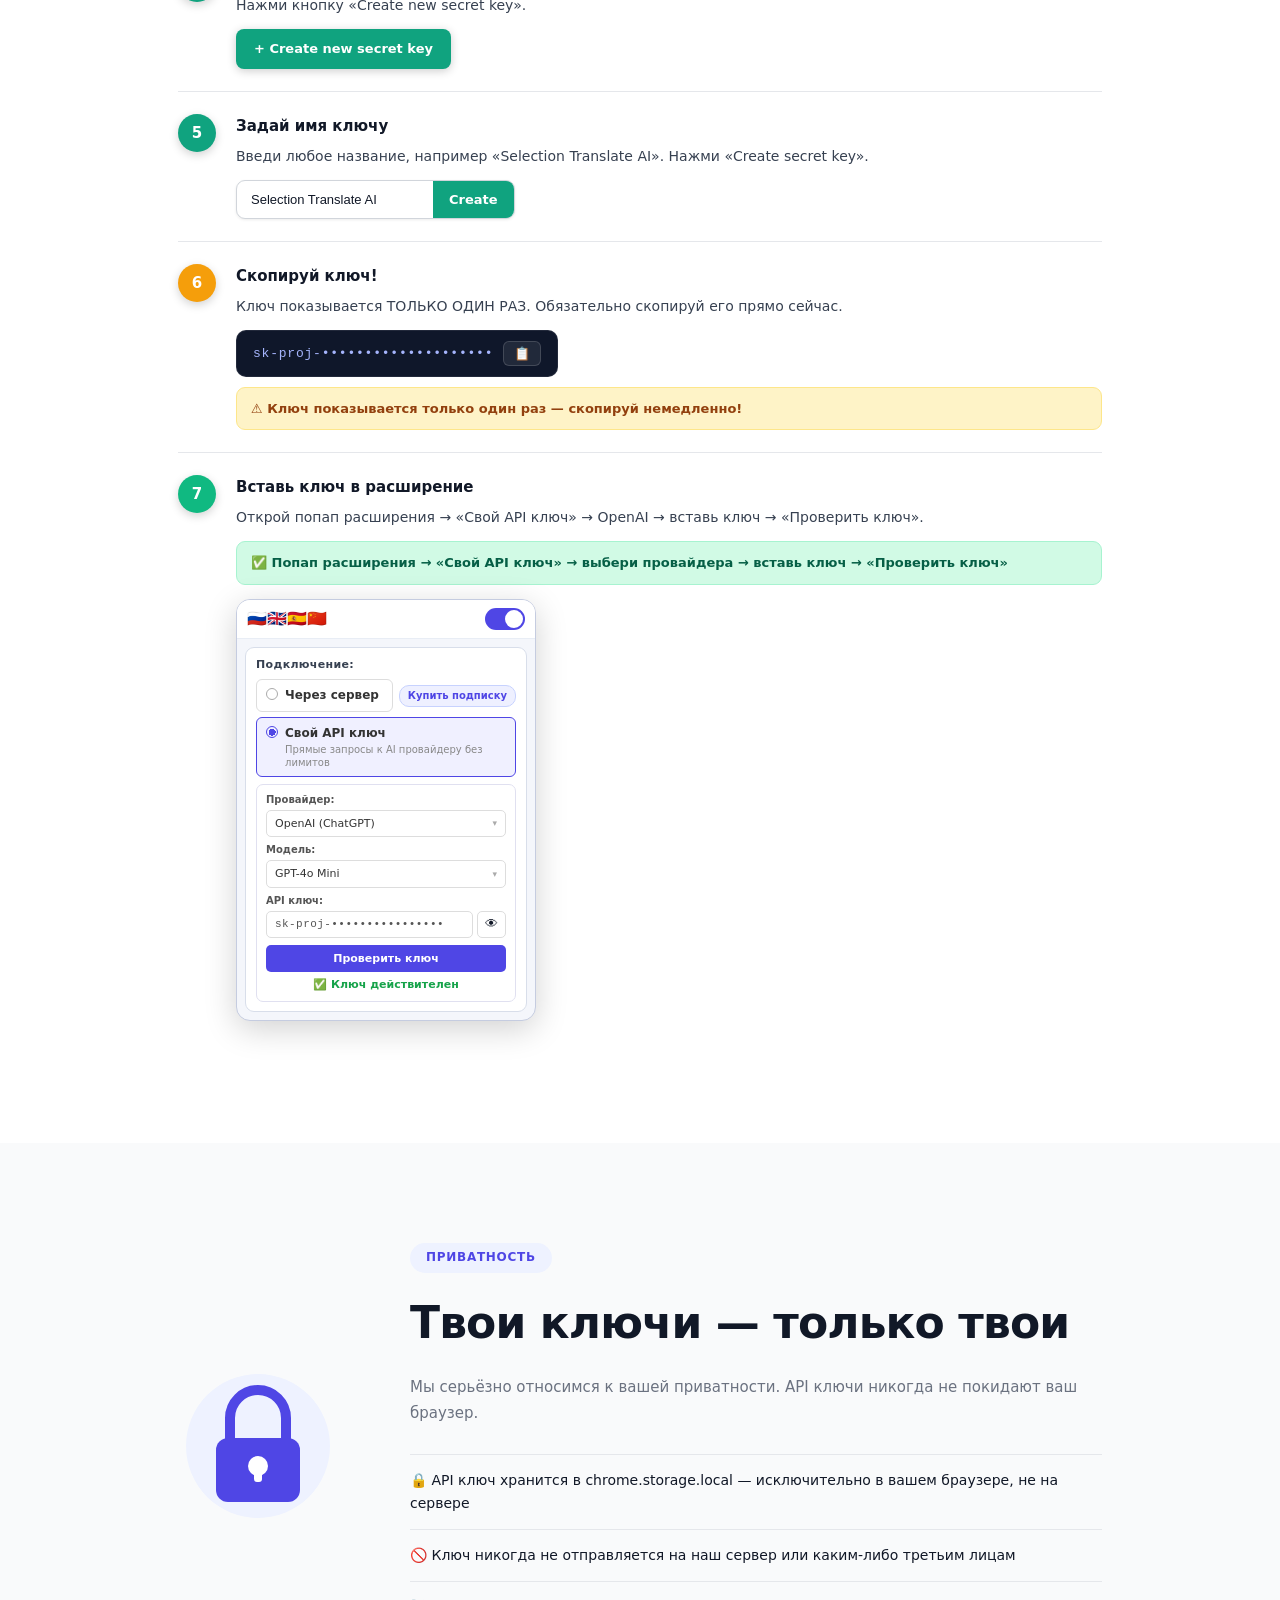
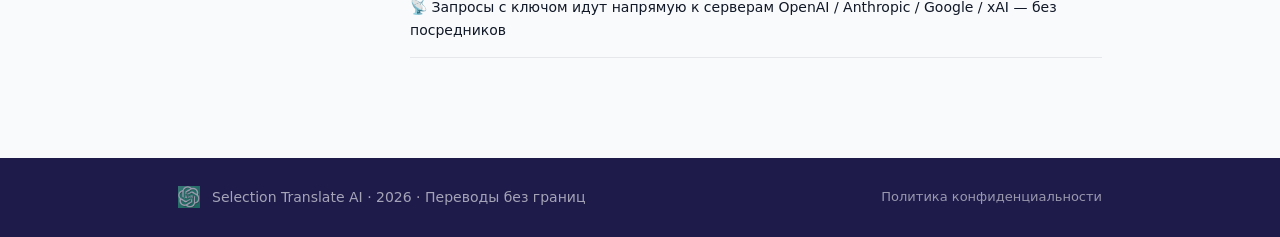
==== commit 8ef0fdda: "Add files via upload" ====
--- a/index.html
+++ b/index.html
@@ -143,6 +143,7 @@
     <div class="container footer-inner">
       <img src="icon128.png" alt="" width="22" height="22">
       <span data-i18n="footer"></span>
+      <a href="privacy-policy.html" class="footer-privacy-link" data-i18n="footer_privacy"></a>
     </div>
   </footer>
 
--- a/style.css
+++ b/style.css
@@ -523,6 +523,12 @@
   font-size: 14px; color: rgba(255,255,255,0.6);
 }
 .footer-inner img { opacity: 0.6; }
+.footer-privacy-link {
+  margin-left: auto; font-size: 13px;
+  color: rgba(255,255,255,0.55);
+  transition: color var(--ease);
+}
+.footer-privacy-link:hover { color: rgba(255,255,255,0.9); }
 
 /* ══ Scroll reveal ══════════════════════════════════════════ */
 .reveal {
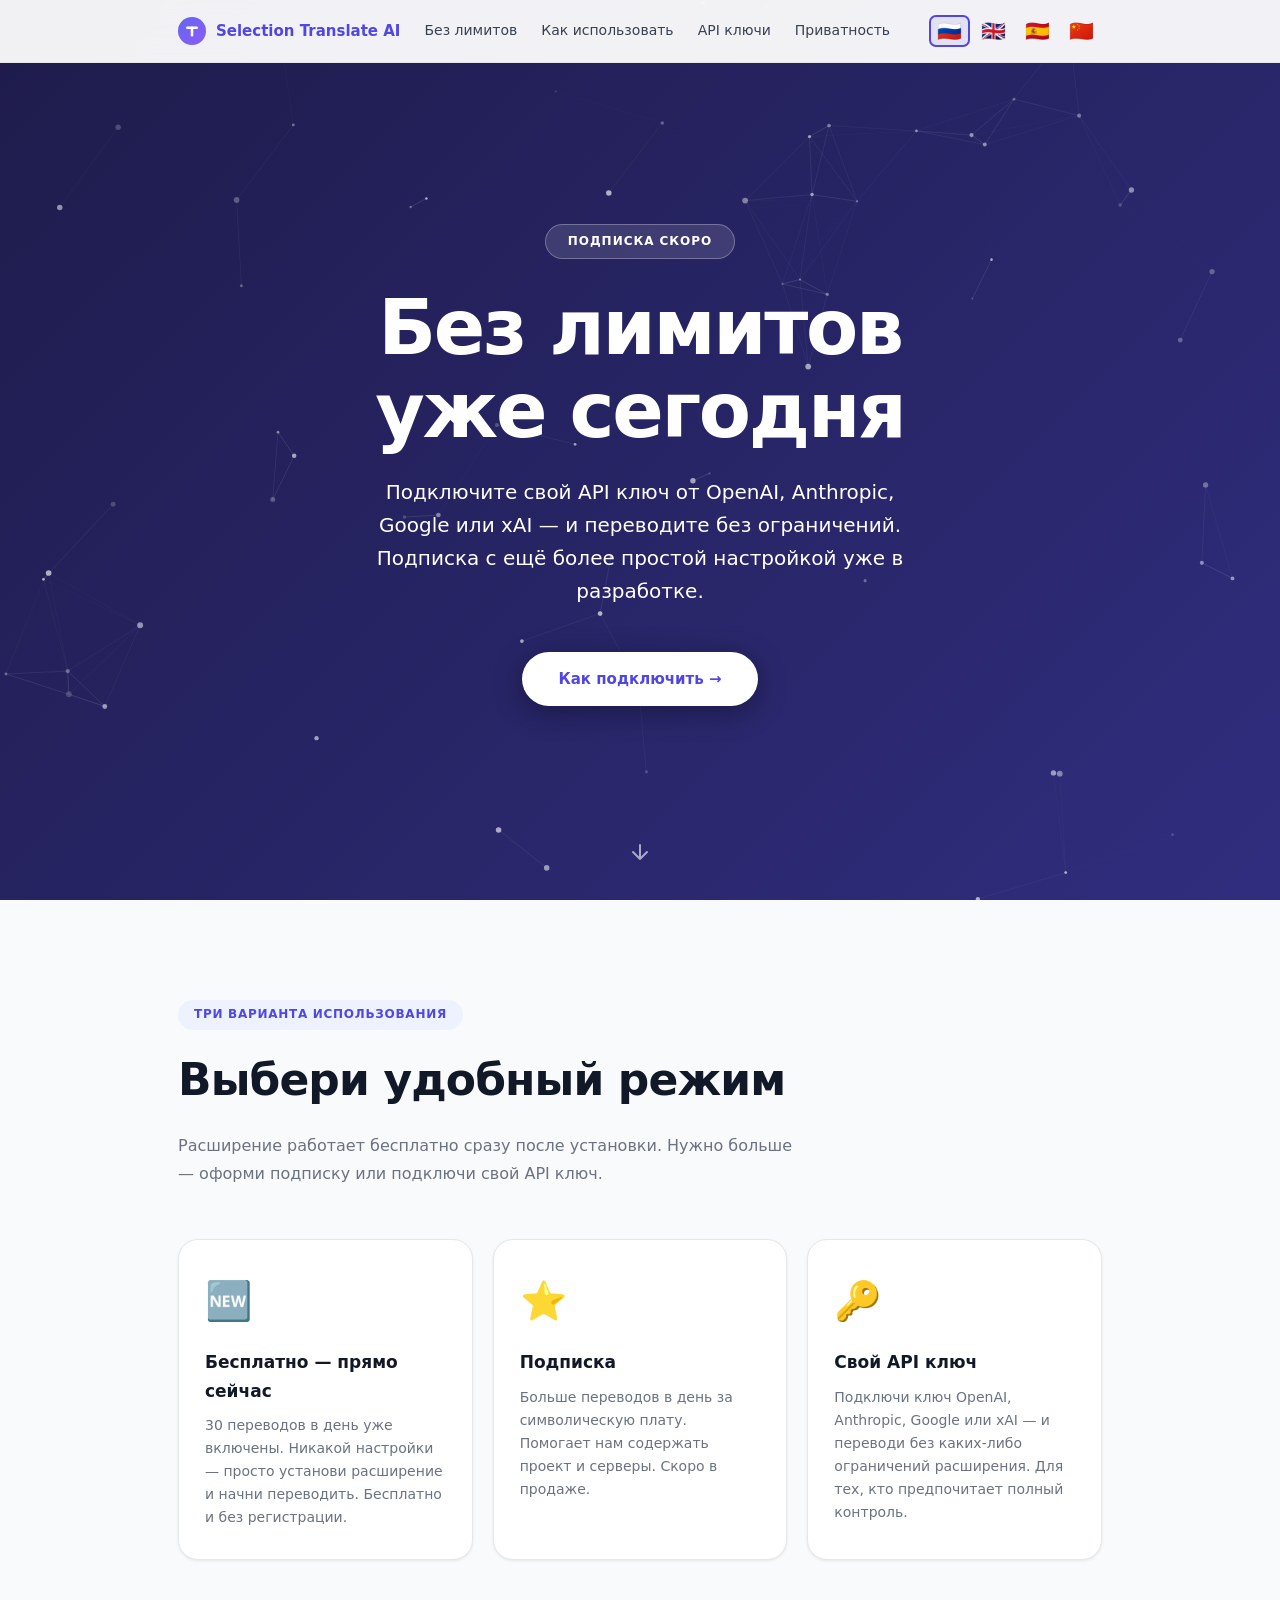
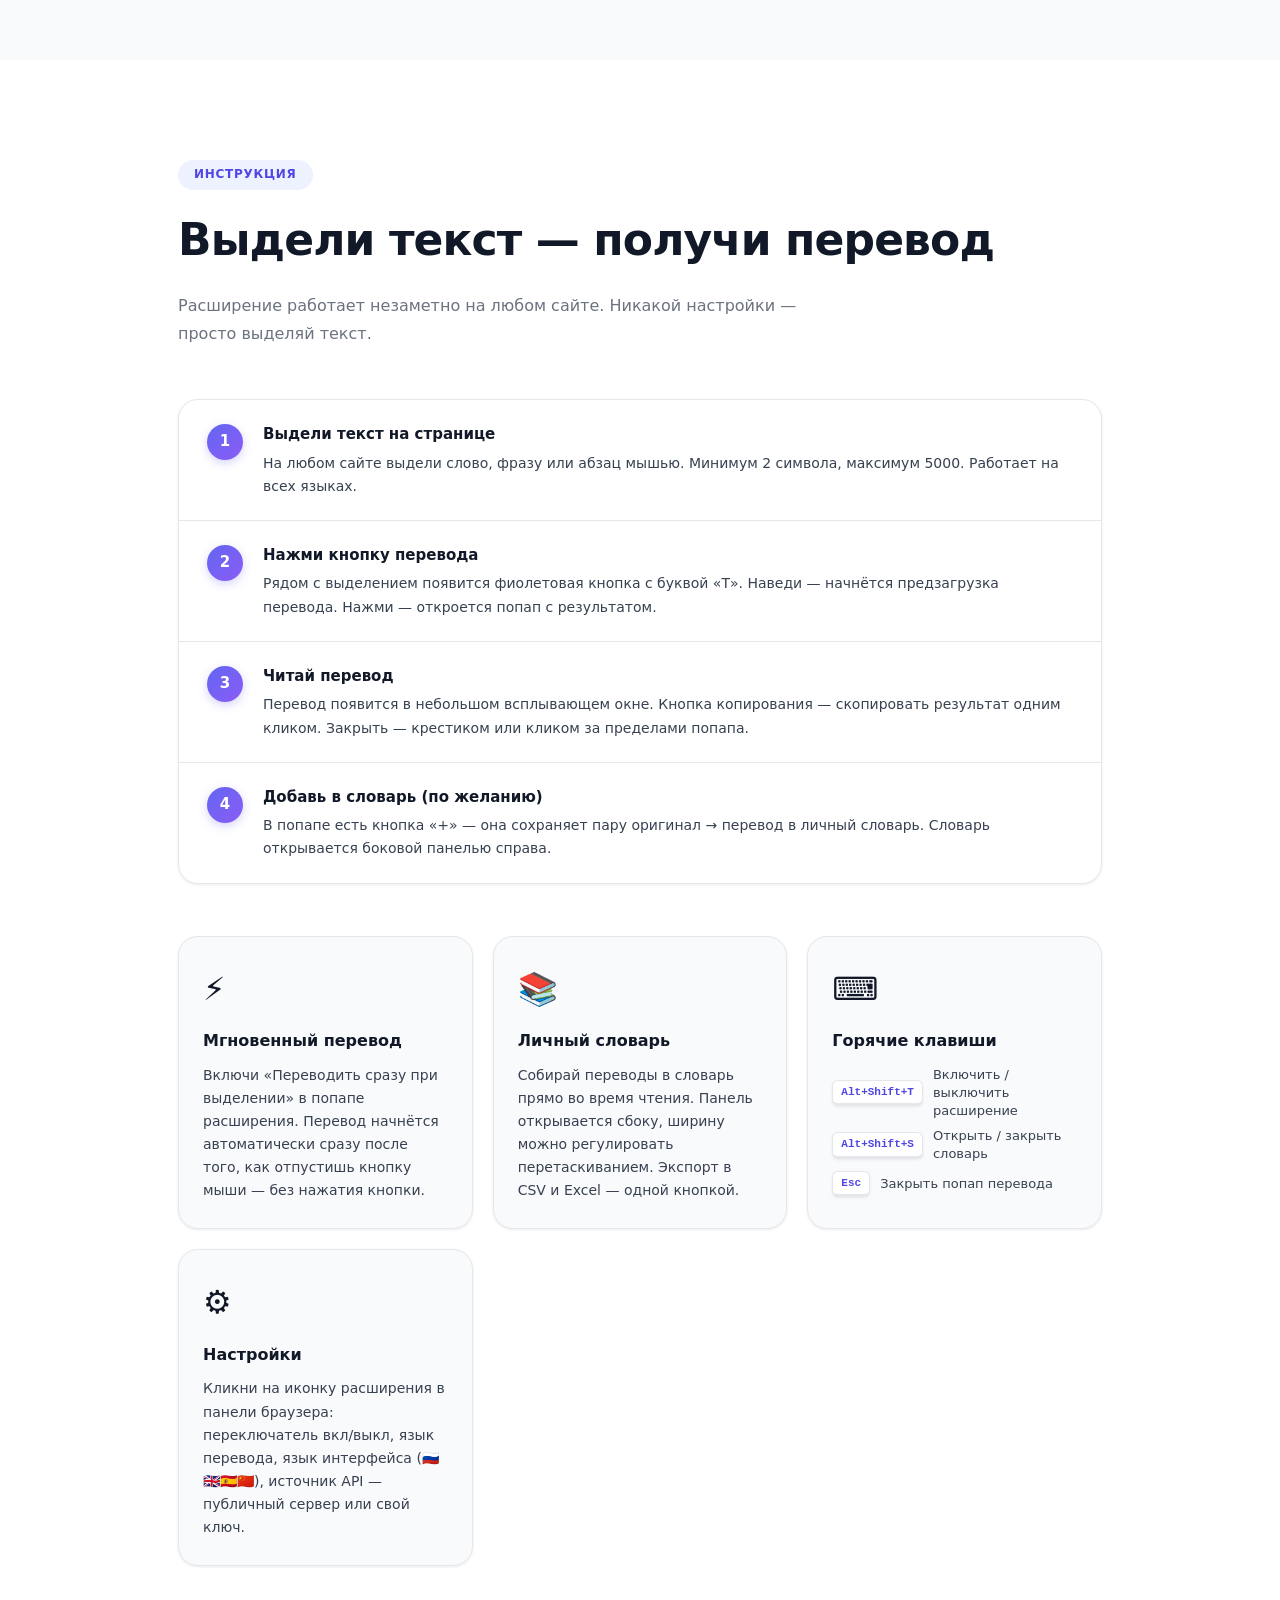
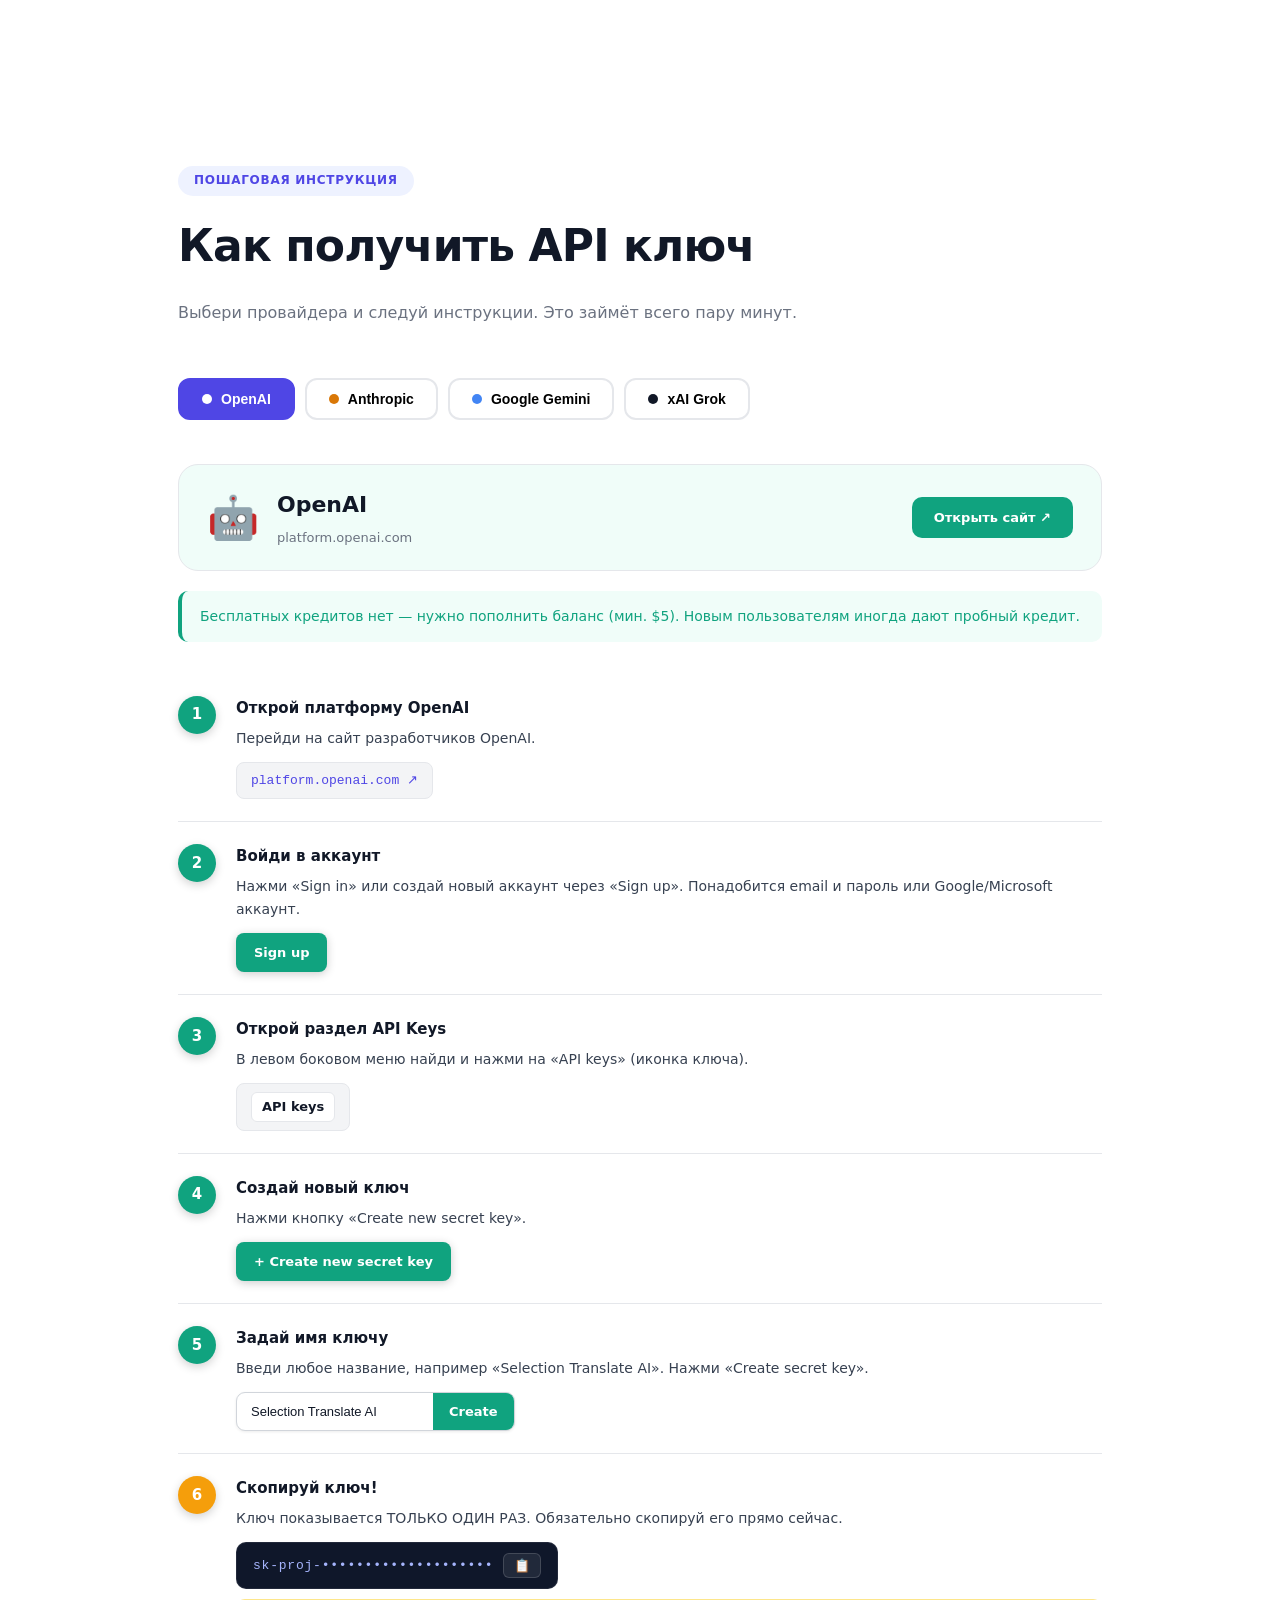
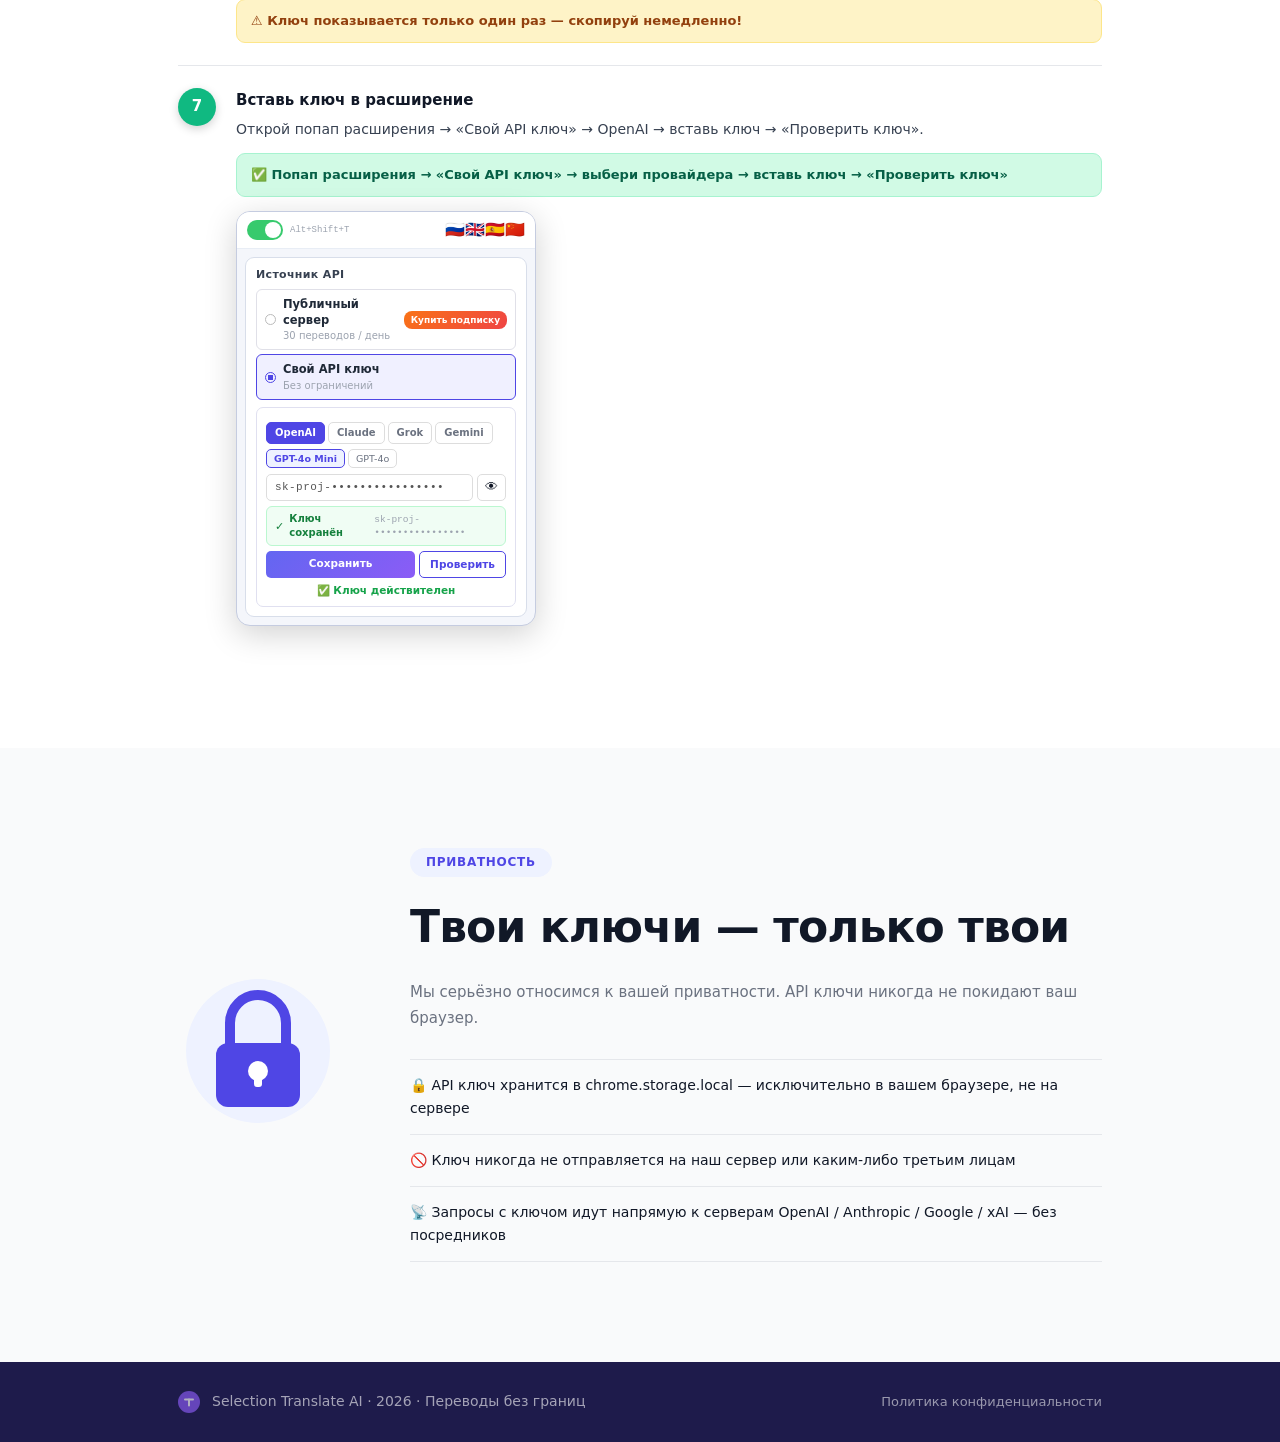
==== commit e5ee7cd3: "Replace site files" ====
--- a/index.html
+++ b/index.html
@@ -13,11 +13,22 @@
   <nav class="nav" id="nav">
     <div class="nav-inner">
       <a href="#top" class="nav-logo">
-        <img src="icon128.png" alt="Selection Translate AI" width="28" height="28">
+        <svg width="28" height="28" viewBox="0 0 28 28" fill="none" xmlns="http://www.w3.org/2000/svg" style="flex-shrink:0;display:block">
+          <defs>
+            <linearGradient id="nlg" x1="0" y1="0" x2="28" y2="28" gradientUnits="userSpaceOnUse">
+              <stop stop-color="#6366f1"/>
+              <stop offset="1" stop-color="#8b5cf6"/>
+            </linearGradient>
+          </defs>
+          <circle cx="14" cy="14" r="14" fill="url(#nlg)"/>
+          <rect x="8" y="9.5" width="12" height="2.5" rx="1.25" fill="white"/>
+          <rect x="12.75" y="9.5" width="2.5" height="10" rx="1.25" fill="white"/>
+        </svg>
         <span>Selection Translate AI</span>
       </a>
       <div class="nav-links">
         <a href="#alternative" data-i18n="nav_alt"></a>
+        <a href="#howto" data-i18n="nav_howto"></a>
         <a href="#guide" data-i18n="nav_guide"></a>
         <a href="#privacy" data-i18n="nav_privacy"></a>
       </div>
@@ -57,24 +68,86 @@
       <p class="section-sub reveal" data-i18n="alt_sub"></p>
       <div class="features-grid">
         <div class="feature-card reveal">
-          <div class="feature-icon">&#128273;</div>
+          <div class="feature-icon">&#127381;</div>
           <h3 data-i18n="feat1_title"></h3>
           <p data-i18n="feat1_text"></p>
         </div>
         <div class="feature-card reveal">
-          <div class="feature-icon">&#9854;&#65039;</div>
+          <div class="feature-icon">&#11088;</div>
           <h3 data-i18n="feat2_title"></h3>
           <p data-i18n="feat2_text"></p>
         </div>
         <div class="feature-card reveal">
-          <div class="feature-icon">&#128274;</div>
+          <div class="feature-icon">&#128273;</div>
           <h3 data-i18n="feat3_title"></h3>
           <p data-i18n="feat3_text"></p>
         </div>
-        <div class="feature-card reveal">
-          <div class="feature-icon">&#128640;</div>
-          <h3 data-i18n="feat4_title"></h3>
-          <p data-i18n="feat4_text"></p>
+      </div>
+    </div>
+  </section>
+
+  <!-- ══ How to use ═══════════════════════════════════════════ -->
+  <section class="howto-section" id="howto">
+    <div class="container">
+      <div class="section-tag reveal" data-i18n="howto_tag"></div>
+      <h2 class="section-title reveal" data-i18n="howto_title"></h2>
+      <p class="section-sub reveal" data-i18n="howto_sub"></p>
+
+      <div class="howto-steps reveal">
+        <div class="howto-step">
+          <div class="howto-step-num">1</div>
+          <div class="howto-step-body">
+            <h3 data-i18n="howto_s1_title"></h3>
+            <p data-i18n="howto_s1_text"></p>
+          </div>
+        </div>
+        <div class="howto-step">
+          <div class="howto-step-num">2</div>
+          <div class="howto-step-body">
+            <h3 data-i18n="howto_s2_title"></h3>
+            <p data-i18n="howto_s2_text"></p>
+          </div>
+        </div>
+        <div class="howto-step">
+          <div class="howto-step-num">3</div>
+          <div class="howto-step-body">
+            <h3 data-i18n="howto_s3_title"></h3>
+            <p data-i18n="howto_s3_text"></p>
+          </div>
+        </div>
+        <div class="howto-step">
+          <div class="howto-step-num">4</div>
+          <div class="howto-step-body">
+            <h3 data-i18n="howto_s4_title"></h3>
+            <p data-i18n="howto_s4_text"></p>
+          </div>
+        </div>
+      </div>
+
+      <div class="howto-features">
+        <div class="howto-feature reveal">
+          <div class="howto-feat-icon">⚡</div>
+          <h3 data-i18n="howto_instant_title"></h3>
+          <p data-i18n="howto_instant_text"></p>
+        </div>
+        <div class="howto-feature reveal">
+          <div class="howto-feat-icon">📚</div>
+          <h3 data-i18n="howto_dict_title"></h3>
+          <p data-i18n="howto_dict_text"></p>
+        </div>
+        <div class="howto-feature reveal">
+          <div class="howto-feat-icon">⌨️</div>
+          <h3 data-i18n="howto_hotkeys_title"></h3>
+          <div class="howto-hotkeys">
+            <div class="howto-hk-row"><kbd>Alt+Shift+T</kbd><span data-i18n="howto_hk_toggle"></span></div>
+            <div class="howto-hk-row"><kbd>Alt+Shift+S</kbd><span data-i18n="howto_hk_dict"></span></div>
+            <div class="howto-hk-row"><kbd>Esc</kbd><span data-i18n="howto_hk_close"></span></div>
+          </div>
+        </div>
+        <div class="howto-feature reveal">
+          <div class="howto-feat-icon">⚙️</div>
+          <h3 data-i18n="howto_settings_title"></h3>
+          <p data-i18n="howto_settings_text"></p>
         </div>
       </div>
     </div>
@@ -141,7 +214,11 @@
   <!-- ══ Footer ═══════════════════════════════════════════════ -->
   <footer class="footer">
     <div class="container footer-inner">
-      <img src="icon128.png" alt="" width="22" height="22">
+      <svg width="22" height="22" viewBox="0 0 22 22" fill="none" xmlns="http://www.w3.org/2000/svg" style="opacity:0.65;display:block;flex-shrink:0">
+          <circle cx="11" cy="11" r="11" fill="#8b5cf6"/>
+          <rect x="6" y="7.5" width="10" height="2" rx="1" fill="white"/>
+          <rect x="10" y="7.5" width="2" height="8" rx="1" fill="white"/>
+        </svg>
       <span data-i18n="footer"></span>
       <a href="privacy-policy.html" class="footer-privacy-link" data-i18n="footer_privacy"></a>
     </div>
--- a/style.css
+++ b/style.css
@@ -185,6 +185,69 @@
 .feature-card h3 { font-size: 17px; font-weight: 700; margin-bottom: 9px; }
 .feature-card p  { font-size: 14px; color: var(--text-muted); line-height: 1.65; }
 
+/* ══ How-to section ═════════════════════════════════════════ */
+.howto-section { padding: 100px 0; background: white; }
+
+.howto-steps {
+  margin-bottom: 52px;
+  border: 1px solid var(--border);
+  border-radius: var(--radius-lg);
+  overflow: hidden;
+  background: white;
+  box-shadow: var(--shadow-sm);
+}
+.howto-step {
+  display: flex; align-items: flex-start; gap: 20px;
+  padding: 22px 28px;
+  border-bottom: 1px solid var(--border);
+  transition: background var(--ease);
+}
+.howto-step:last-child { border-bottom: none; }
+.howto-step:hover { background: #fafafa; }
+.howto-step-num {
+  flex-shrink: 0; width: 36px; height: 36px; border-radius: 50%;
+  background: linear-gradient(135deg, #6366f1, #8b5cf6);
+  display: flex; align-items: center; justify-content: center;
+  color: white; font-size: 15px; font-weight: 700;
+  box-shadow: 0 3px 10px rgba(99,102,241,0.28);
+  margin-top: 2px;
+}
+.howto-step-body { flex: 1; }
+.howto-step-body h3 { font-size: 15px; font-weight: 700; margin-bottom: 5px; color: var(--text); }
+.howto-step-body p  { font-size: 14px; color: var(--text-2); line-height: 1.65; margin: 0; }
+
+.howto-features {
+  display: grid;
+  grid-template-columns: repeat(auto-fit, minmax(240px, 1fr));
+  gap: 20px;
+}
+.howto-feature {
+  background: var(--bg); border: 1px solid var(--border);
+  border-radius: var(--radius-lg); padding: 26px 24px;
+  box-shadow: var(--shadow-sm);
+  transition: transform var(--ease), box-shadow var(--ease), border-color var(--ease);
+}
+.howto-feature:hover {
+  transform: translateY(-4px);
+  box-shadow: var(--shadow);
+  border-color: rgba(99,102,241,0.2);
+}
+.howto-feat-icon { font-size: 32px; margin-bottom: 13px; }
+.howto-feature h3 { font-size: 16px; font-weight: 700; margin-bottom: 9px; color: var(--text); }
+.howto-feature p  { font-size: 14px; color: var(--text-2); line-height: 1.65; margin: 0; }
+
+.howto-hotkeys { margin-top: 11px; display: flex; flex-direction: column; gap: 7px; }
+.howto-hk-row { display: flex; align-items: center; gap: 10px; }
+.howto-hk-row kbd {
+  font-family: monospace; font-size: 11px; font-weight: 700;
+  background: white; border: 1.5px solid var(--border);
+  border-bottom-width: 3px;
+  border-radius: 6px; padding: 2px 8px;
+  color: var(--brand); white-space: nowrap; flex-shrink: 0;
+  box-shadow: 0 1px 3px rgba(0,0,0,0.07);
+}
+.howto-hk-row span { font-size: 13px; color: var(--text-2); line-height: 1.4; }
+
 /* ══ Guide section ══════════════════════════════════════════ */
 .guide-section { padding: 100px 0; background: white; }
 
@@ -360,21 +423,28 @@
   background: #f4f6fb;
 }
 
-/* top bar: flags + toggle */
-.pm-topbar {
+/* header: [toggle + hotkey] [flags] — matches real extension layout */
+.pm-header {
   display: flex; align-items: center; justify-content: space-between;
   padding: 8px 10px;
   background: white; border-bottom: 1px solid #e8edf5;
 }
+.pm-header-left { display: flex; align-items: center; gap: 7px; }
 .pm-flags { display: flex; gap: 1px; font-size: 16px; line-height: 1; }
-.pm-toggle-wrap { display: flex; align-items: center; }
-.pm-toggle {
-  width: 40px; height: 22px; border-radius: 11px;
-  background: var(--brand); position: relative; flex-shrink: 0;
-}
-.pm-toggle::after {
-  content: ""; position: absolute; right: 2px; top: 2px;
-  width: 18px; height: 18px; border-radius: 50%; background: white;
+
+/* Toggle — green when on (enabled), matching real extension */
+.pm-toggle-track {
+  width: 36px; height: 20px; border-radius: 10px;
+  background: rgba(239,68,68,0.8); /* red = disabled */
+  position: relative; flex-shrink: 0;
+}
+.pm-toggle-track.pm-toggle-on { background: rgba(34,197,94,0.9); }
+.pm-toggle-thumb {
+  position: absolute; right: 2px; top: 2px;
+  width: 16px; height: 16px; border-radius: 50%; background: white;
+}
+.pm-hotkey-hint {
+  font-size: 9px; color: #9ca3af; font-family: monospace; white-space: nowrap;
 }
 
 /* body */
@@ -472,6 +542,79 @@
 .pm-key-status {
   margin-top: 5px; font-size: 11px;
   color: #16a34a; font-weight: 600; text-align: center;
+}
+
+/* ── Radio cards (API source options) ────────────────────── */
+.pm-radio-card {
+  display: flex; align-items: center; gap: 7px;
+  padding: 6px 8px; border-radius: 6px;
+  border: 1px solid #e0e0e8; background: white;
+  margin-bottom: 4px;
+}
+.pm-radio-card.pm-active { border-color: var(--brand); background: #f0f0ff; }
+.pm-radio-dot {
+  width: 11px; height: 11px; border-radius: 50%;
+  border: 1.5px solid #bbb; flex-shrink: 0;
+}
+.pm-radio-dot.pm-radio-filled {
+  border-color: var(--brand);
+  background: radial-gradient(circle, var(--brand) 45%, transparent 45%);
+}
+.pm-radio-body { flex: 1; display: flex; flex-direction: column; gap: 1px; min-width: 0; }
+.pm-radio-title { font-size: 11.5px; font-weight: 600; color: #1f2937; }
+.pm-radio-sub   { font-size: 10px; color: #9ca3af; }
+
+/* Subscribe chip */
+.pm-sub-chip {
+  flex-shrink: 0; padding: 3px 7px; border-radius: 8px;
+  font-size: 9px; font-weight: 700;
+  background: linear-gradient(135deg, #f97316, #ef4444); color: white;
+  white-space: nowrap;
+}
+
+/* ── Provider tabs ────────────────────────────────────────── */
+.pm-provider-tabs { display: flex; gap: 3px; margin-top: 6px; margin-bottom: 5px; flex-wrap: wrap; }
+.pm-tab {
+  font-size: 10px; font-weight: 600;
+  padding: 3px 8px; border-radius: 5px;
+  border: 1px solid #ddd; background: white; color: #6b7280;
+}
+.pm-tab.pm-tab-active { border-color: var(--brand); background: var(--brand); color: white; }
+
+/* ── Model pills ──────────────────────────────────────────── */
+.pm-model-pills { display: flex; gap: 3px; flex-wrap: wrap; margin-bottom: 6px; }
+.pm-model-pill {
+  font-size: 9.5px; padding: 2px 7px; border-radius: 5px;
+  border: 1px solid #ddd; background: white; color: #6b7280;
+}
+.pm-model-pill.pm-model-active {
+  border-color: var(--brand); background: #eef2ff; color: var(--brand); font-weight: 600;
+}
+
+/* ── Key saved badge ──────────────────────────────────────── */
+.pm-key-active-badge {
+  display: flex; align-items: center; gap: 5px;
+  padding: 5px 8px; margin: 5px 0;
+  background: #f0fdf4; border: 1px solid #bbf7d0;
+  border-radius: 6px; font-size: 10px; font-weight: 600; color: #15803d;
+}
+.pm-key-check { font-size: 11px; }
+.pm-key-masked { font-family: monospace; font-size: 9.5px; color: #9ca3af; font-weight: 400; }
+
+/* ── Action buttons ───────────────────────────────────────── */
+.pm-actions-row { display: flex; gap: 4px; margin-bottom: 5px; }
+.pm-btn-save {
+  flex: 1; padding: 5px 0; text-align: center; border-radius: 5px;
+  background: linear-gradient(135deg, #6366f1, #8b5cf6);
+  color: white; font-size: 10.5px; font-weight: 600;
+}
+.pm-btn-validate {
+  padding: 5px 10px; border-radius: 5px;
+  border: 1.5px solid var(--brand); color: var(--brand);
+  background: white; font-size: 10.5px; font-weight: 600;
+}
+.pm-key-status-ok {
+  font-size: 10.5px; color: #16a34a; font-weight: 600; text-align: center;
 }
 
 /* ══ Privacy section ════════════════════════════════════════ */
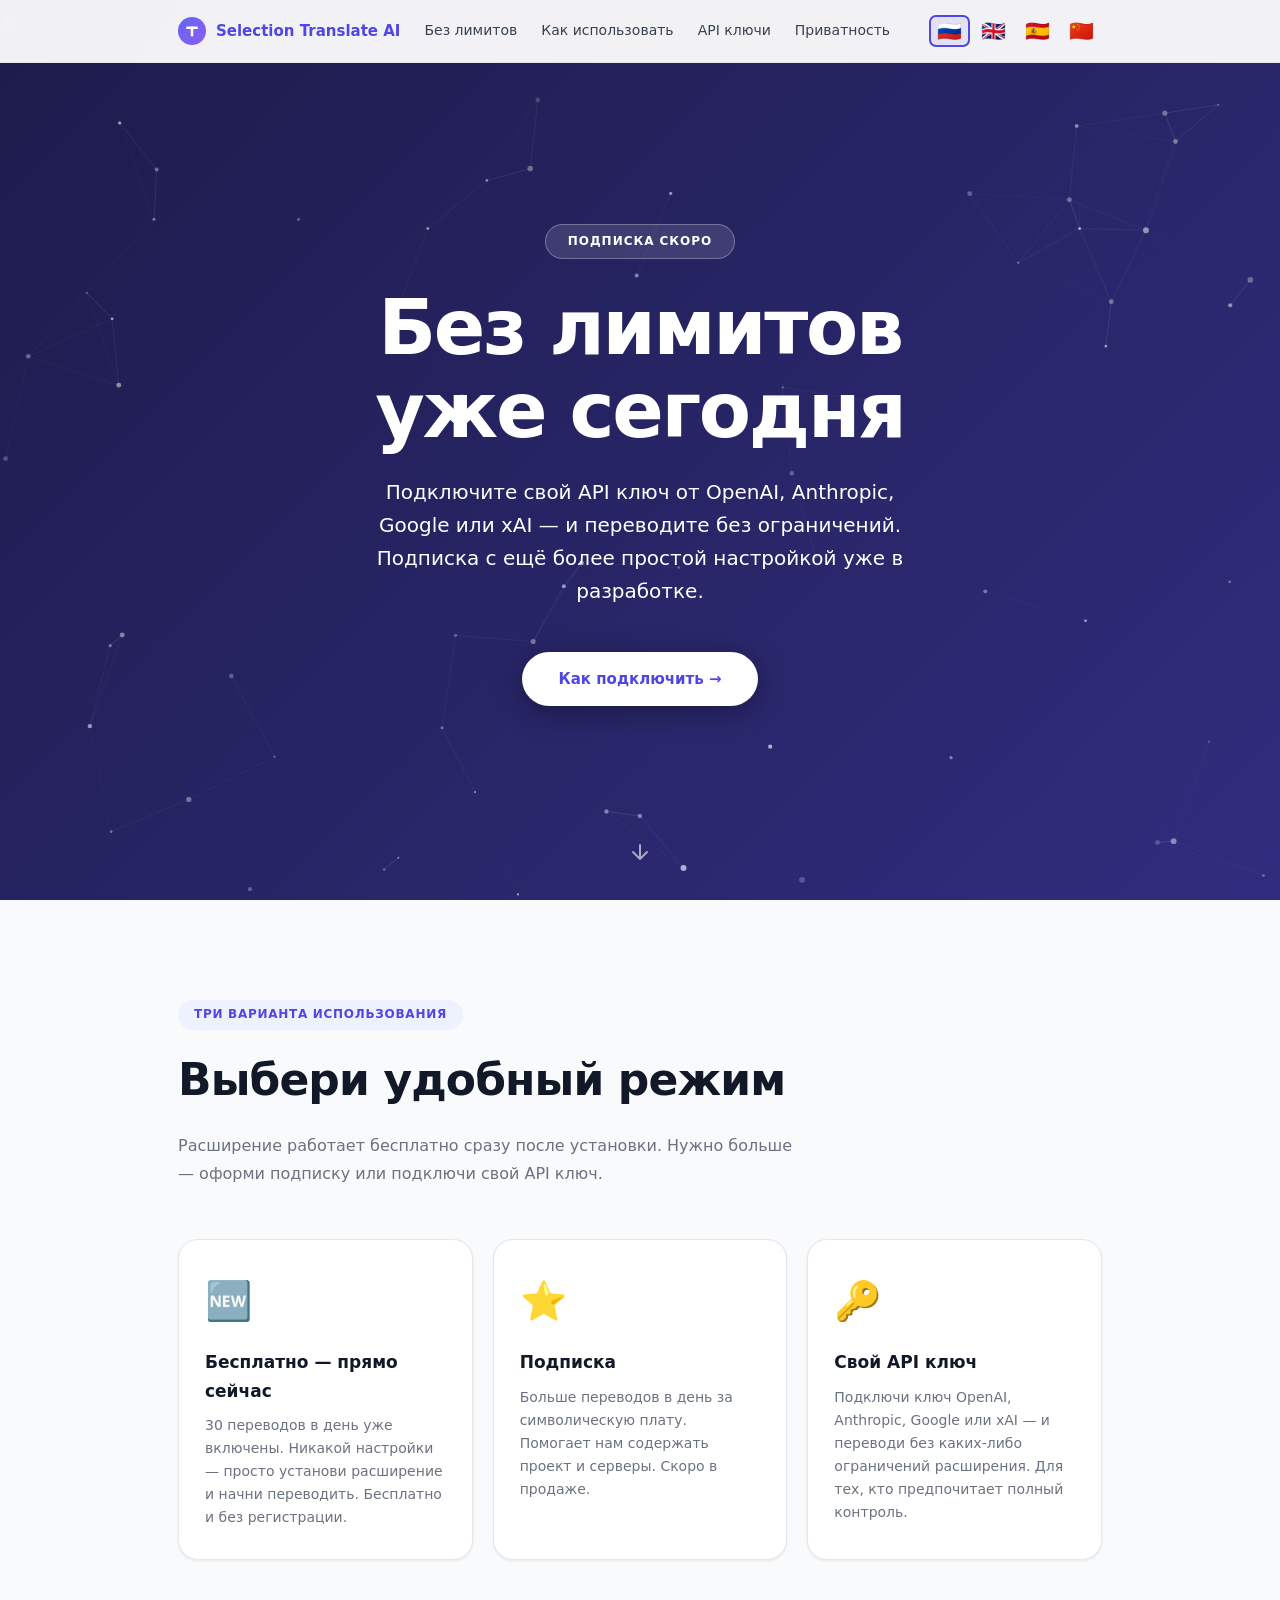
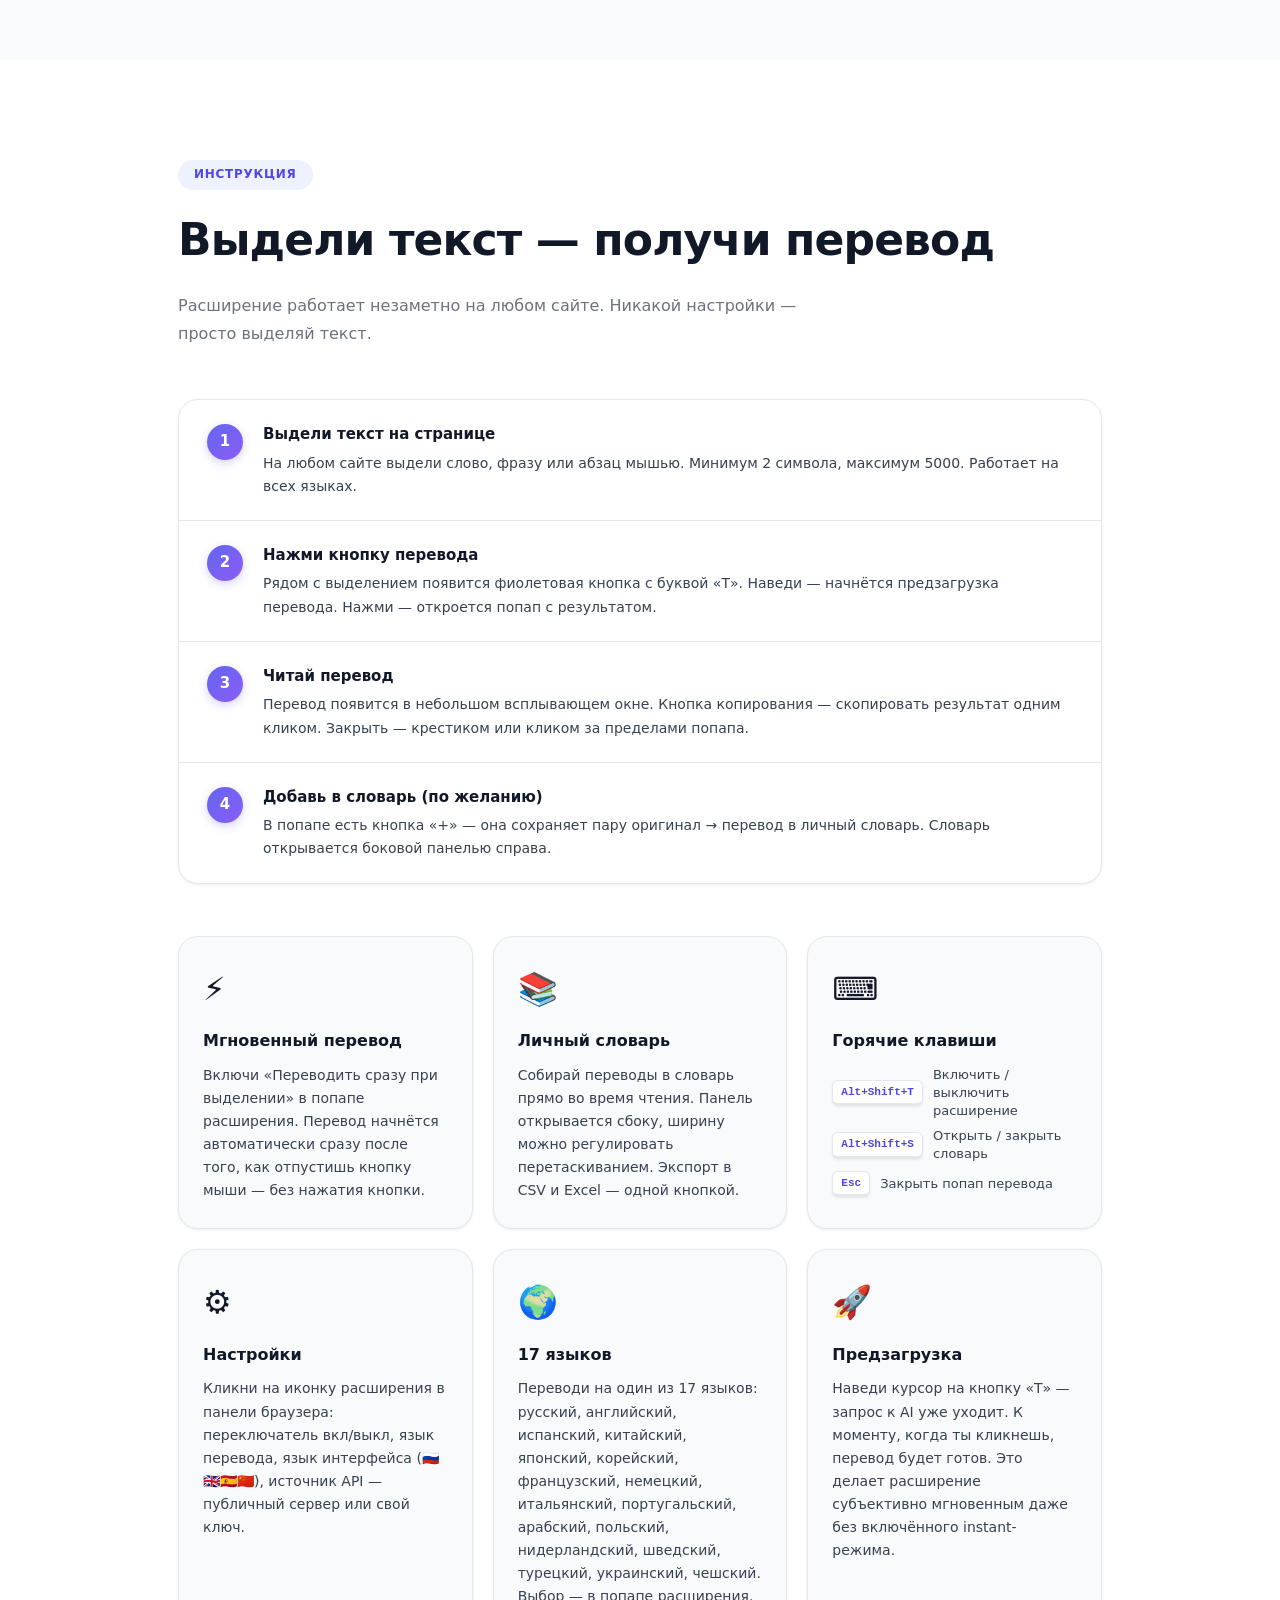
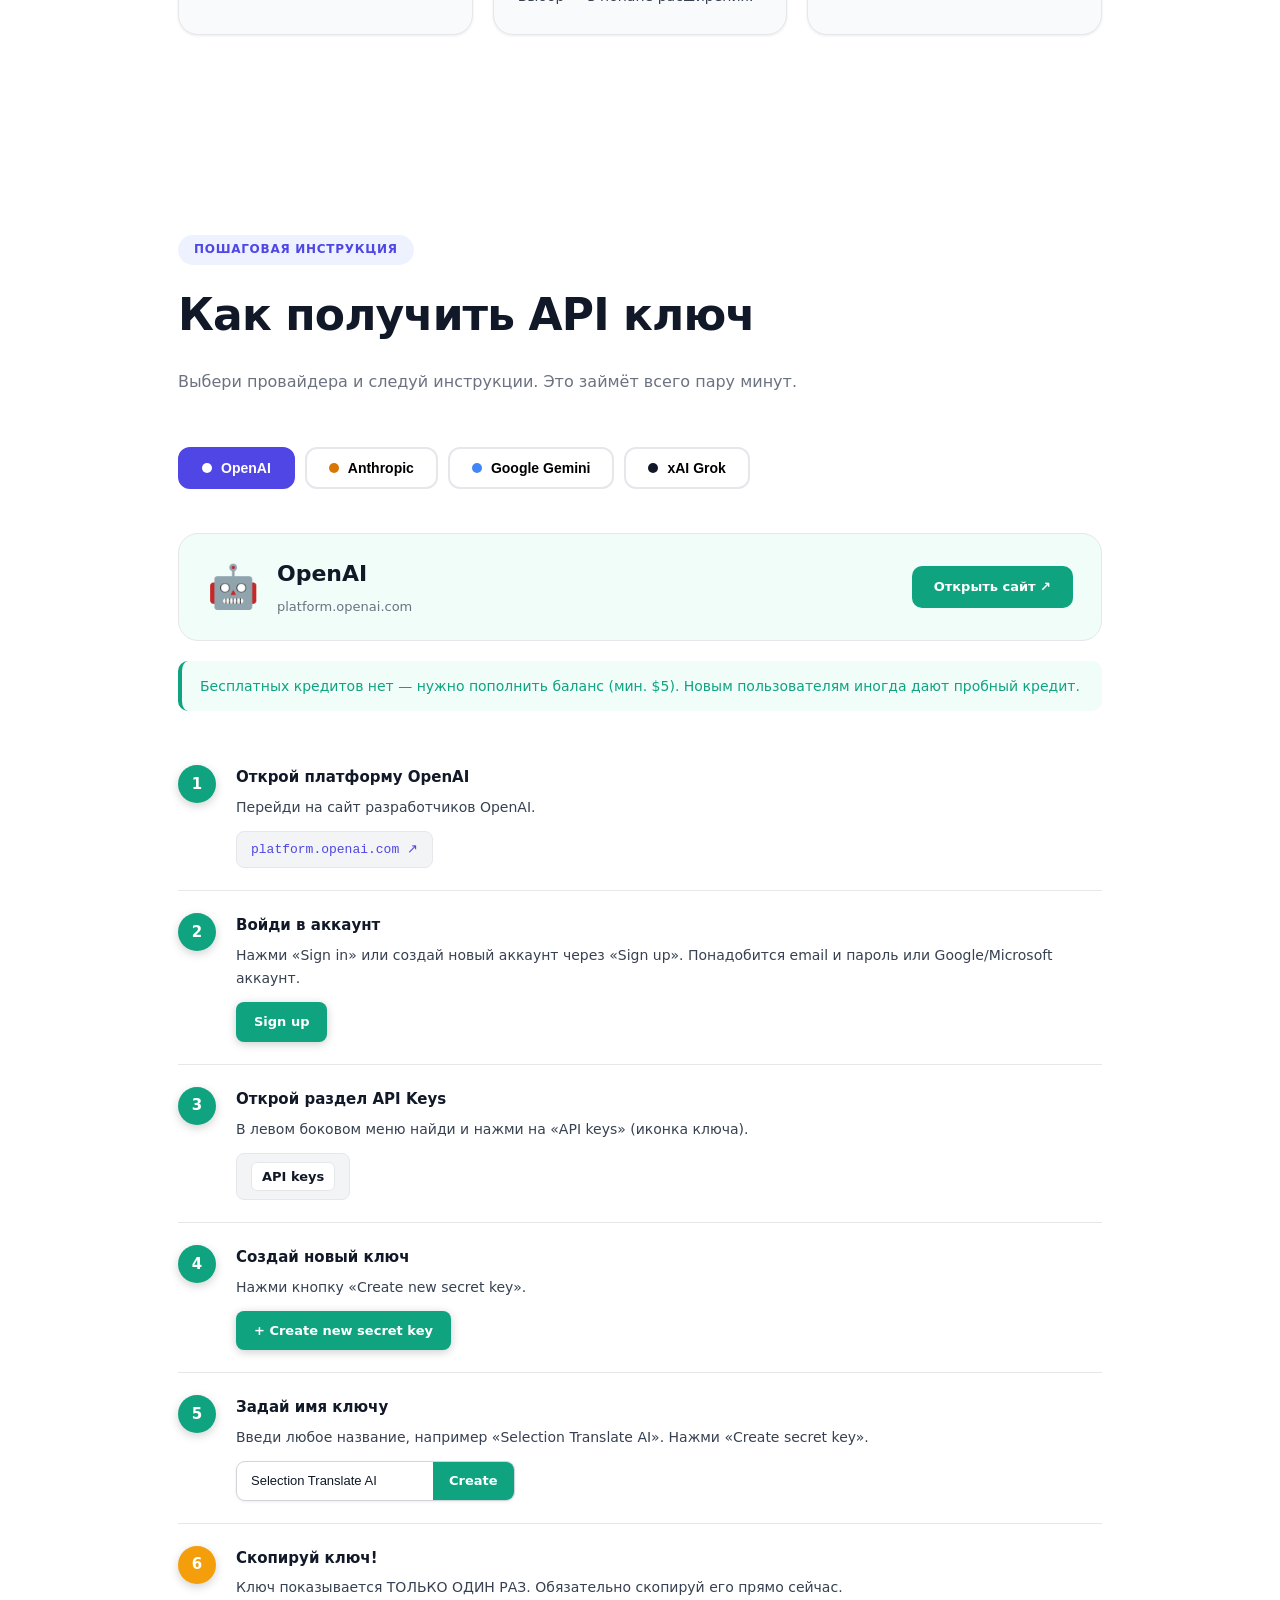
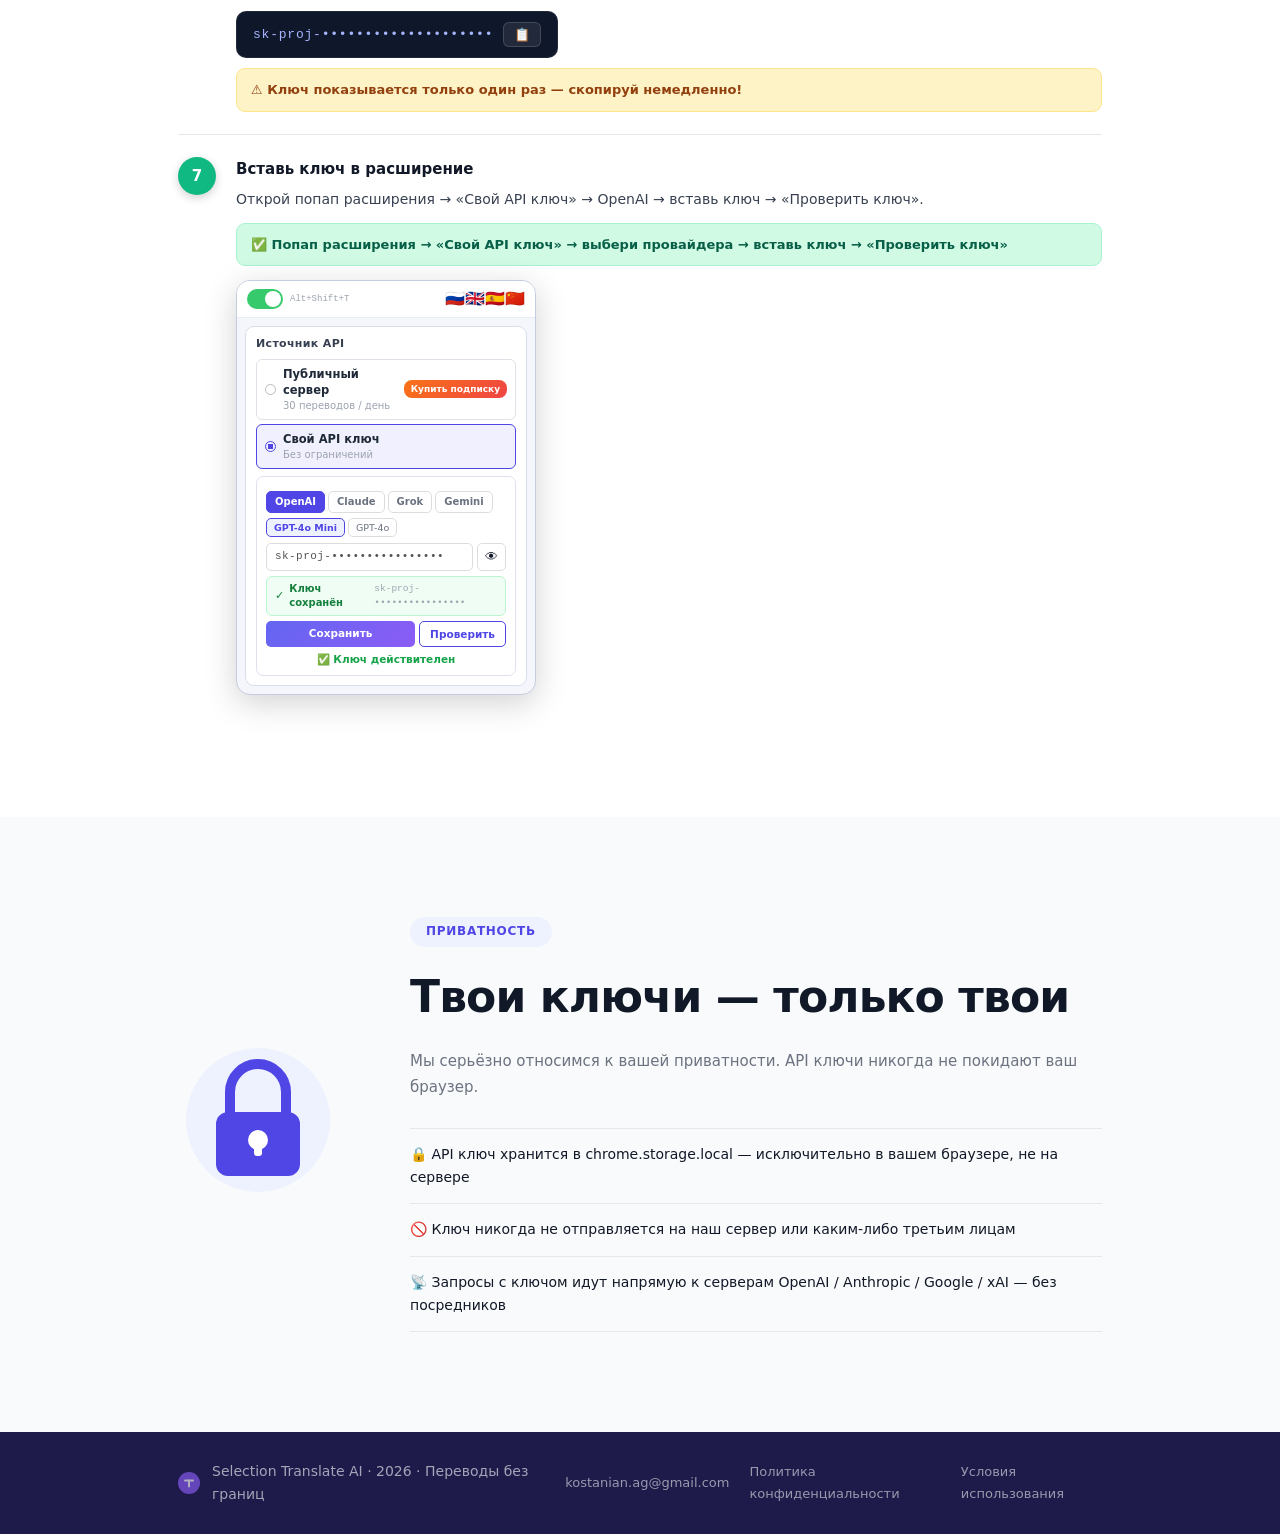
==== commit ec75f29a: "new replace" ====
--- a/index.html
+++ b/index.html
@@ -149,6 +149,16 @@
           <h3 data-i18n="howto_settings_title"></h3>
           <p data-i18n="howto_settings_text"></p>
         </div>
+        <div class="howto-feature reveal">
+          <div class="howto-feat-icon">🌍</div>
+          <h3 data-i18n="howto_langs_title"></h3>
+          <p data-i18n="howto_langs_text"></p>
+        </div>
+        <div class="howto-feature reveal">
+          <div class="howto-feat-icon">🚀</div>
+          <h3 data-i18n="howto_preload_title"></h3>
+          <p data-i18n="howto_preload_text"></p>
+        </div>
       </div>
     </div>
   </section>
@@ -220,7 +230,11 @@
           <rect x="10" y="7.5" width="2" height="8" rx="1" fill="white"/>
         </svg>
       <span data-i18n="footer"></span>
-      <a href="privacy-policy.html" class="footer-privacy-link" data-i18n="footer_privacy"></a>
+      <div class="footer-links">
+        <a href="mailto:kostanian.ag@gmail.com" class="footer-privacy-link">kostanian.ag@gmail.com</a>
+        <a href="privacy-policy.html" class="footer-privacy-link" data-i18n="footer_privacy"></a>
+        <a href="terms.html" class="footer-privacy-link" data-i18n="footer_terms"></a>
+      </div>
     </div>
   </footer>
 
--- a/style.css
+++ b/style.css
@@ -666,8 +666,11 @@
   font-size: 14px; color: rgba(255,255,255,0.6);
 }
 .footer-inner img { opacity: 0.6; }
+.footer-links {
+  margin-left: auto; display: flex; align-items: center; gap: 20px;
+}
 .footer-privacy-link {
-  margin-left: auto; font-size: 13px;
+  font-size: 13px;
   color: rgba(255,255,255,0.55);
   transition: color var(--ease);
 }
